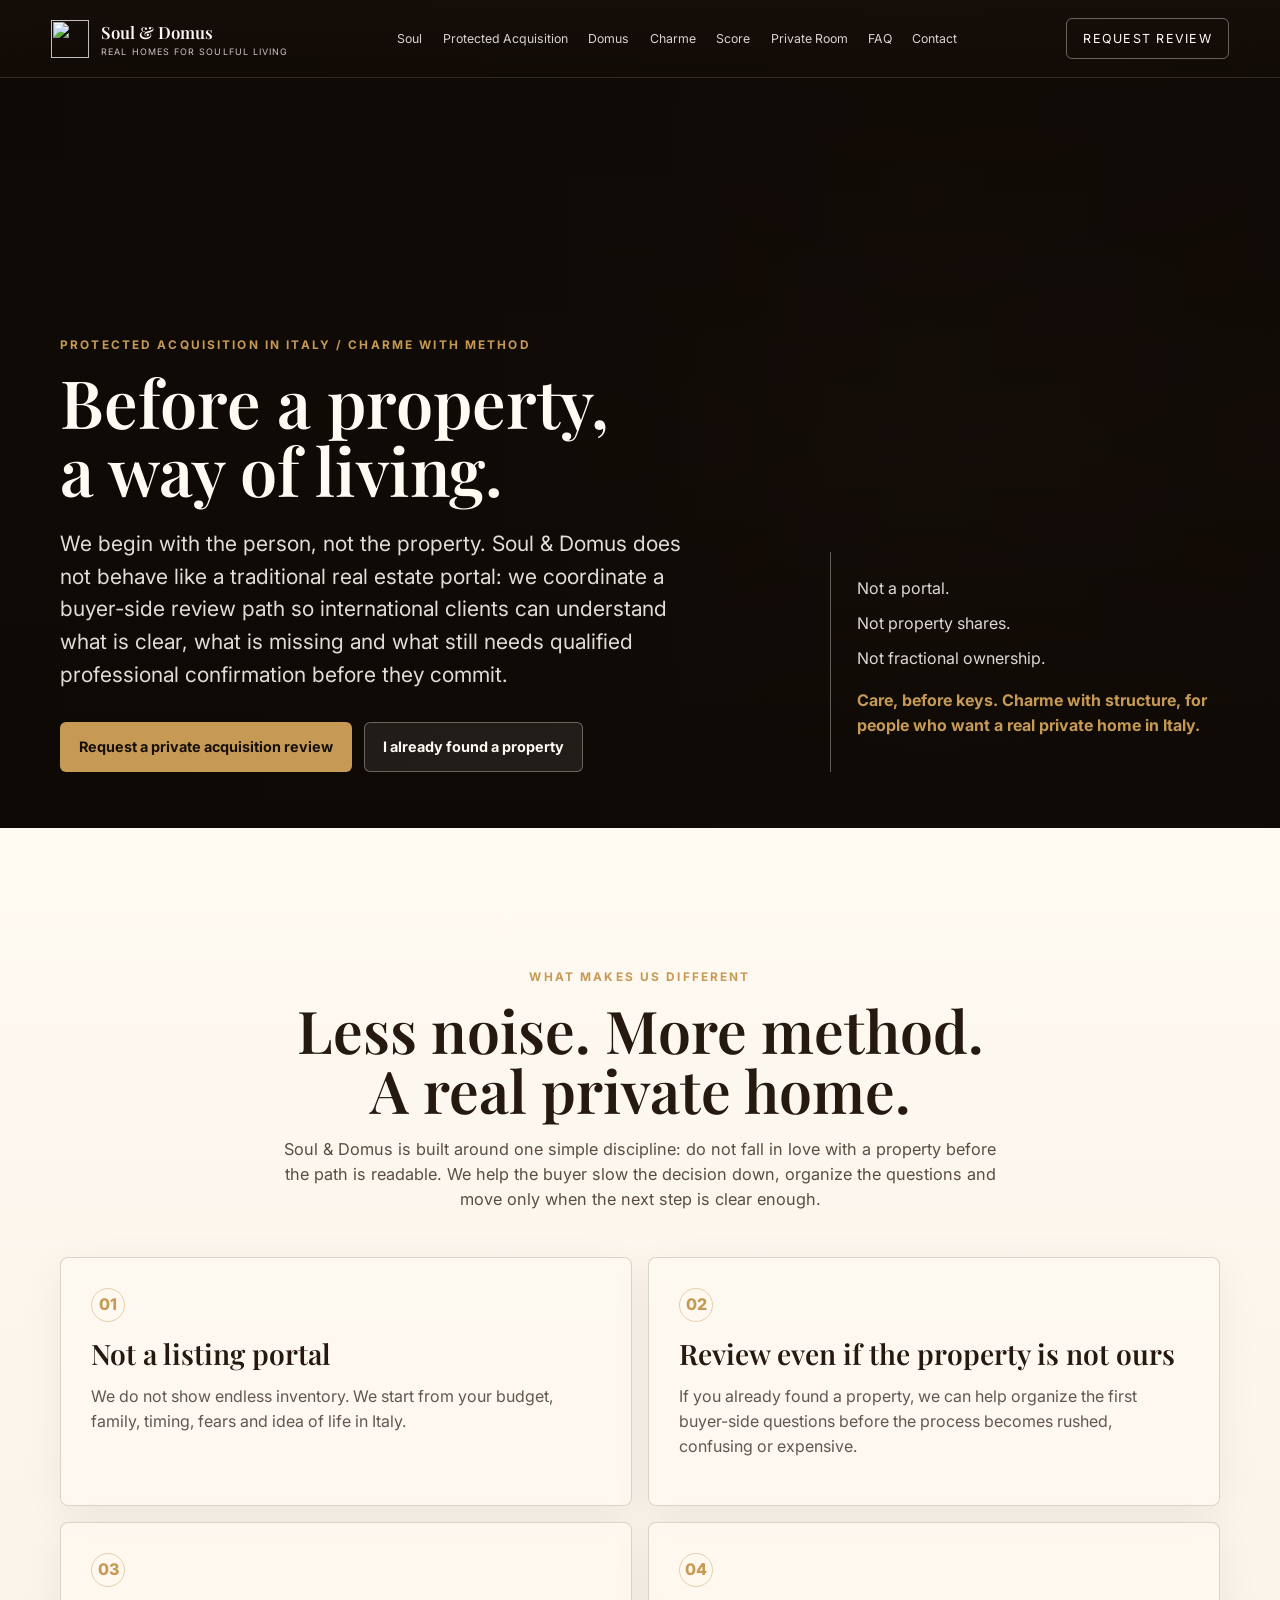
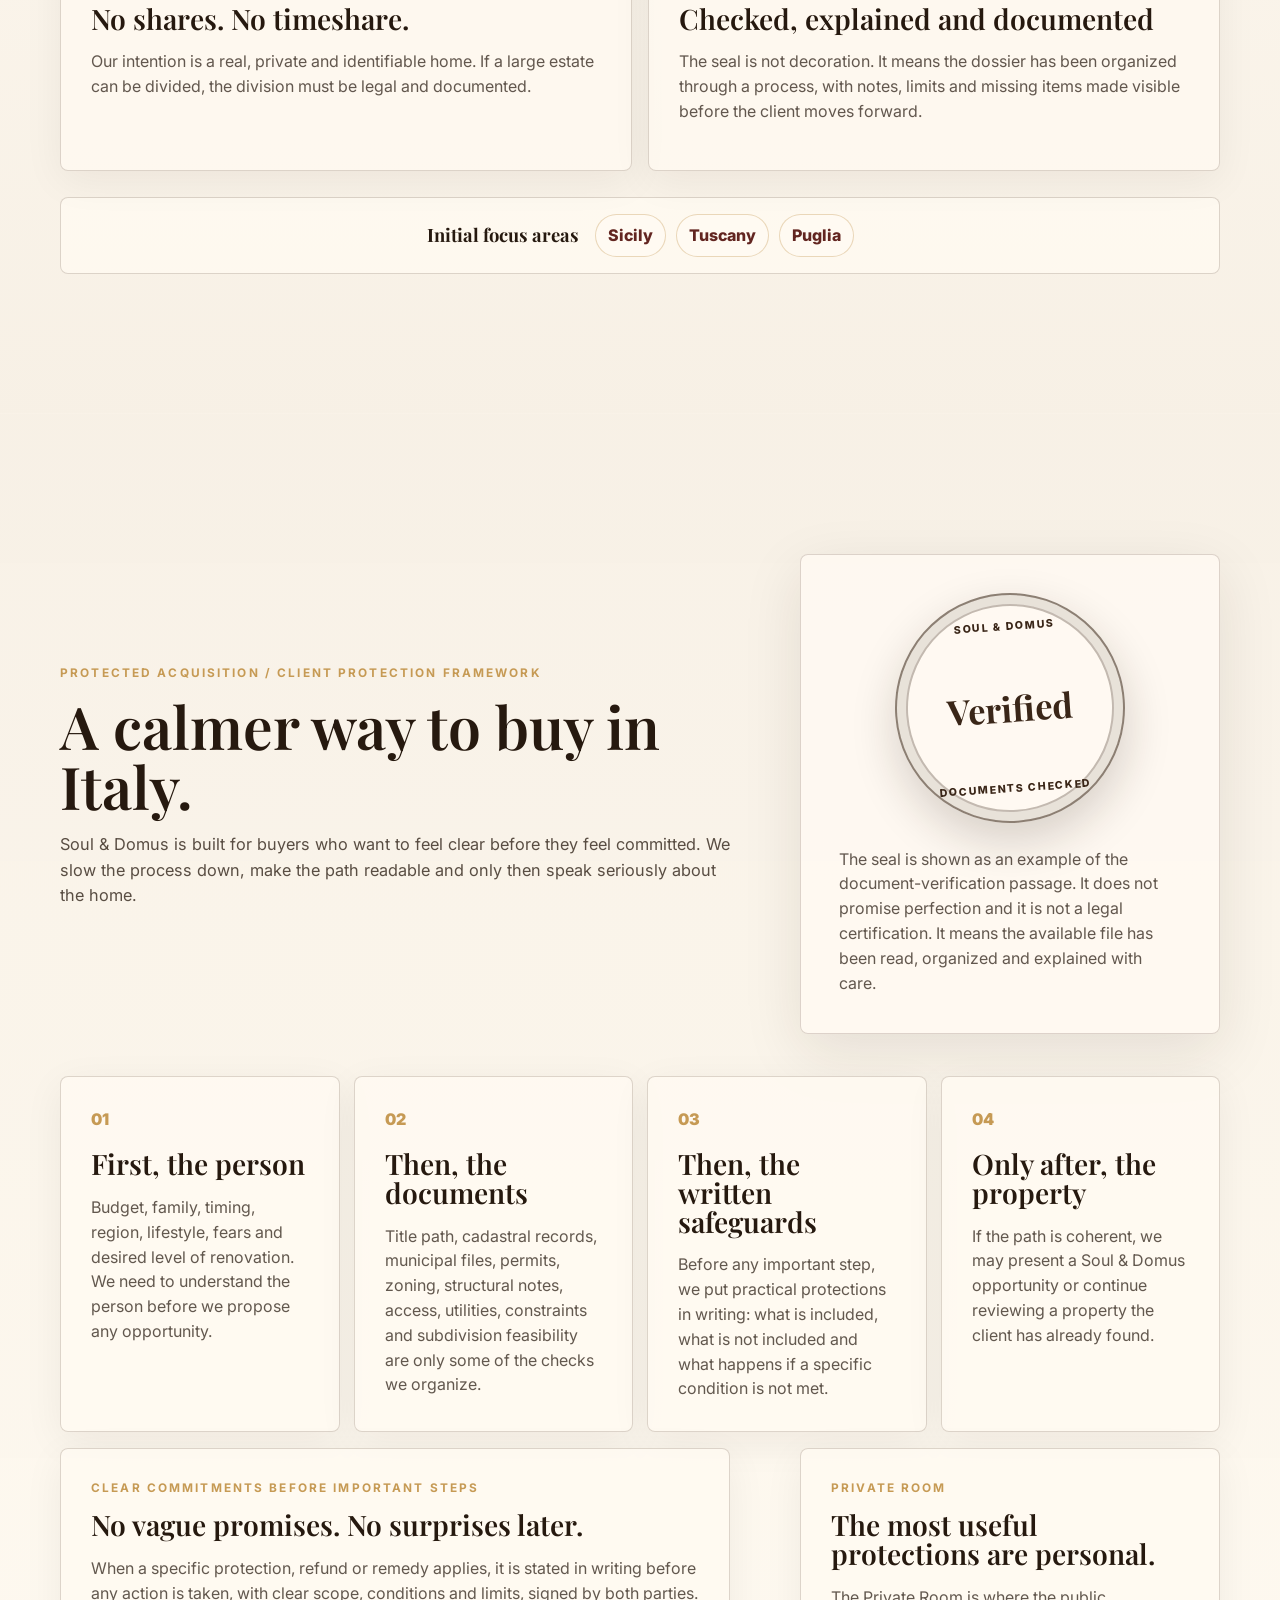
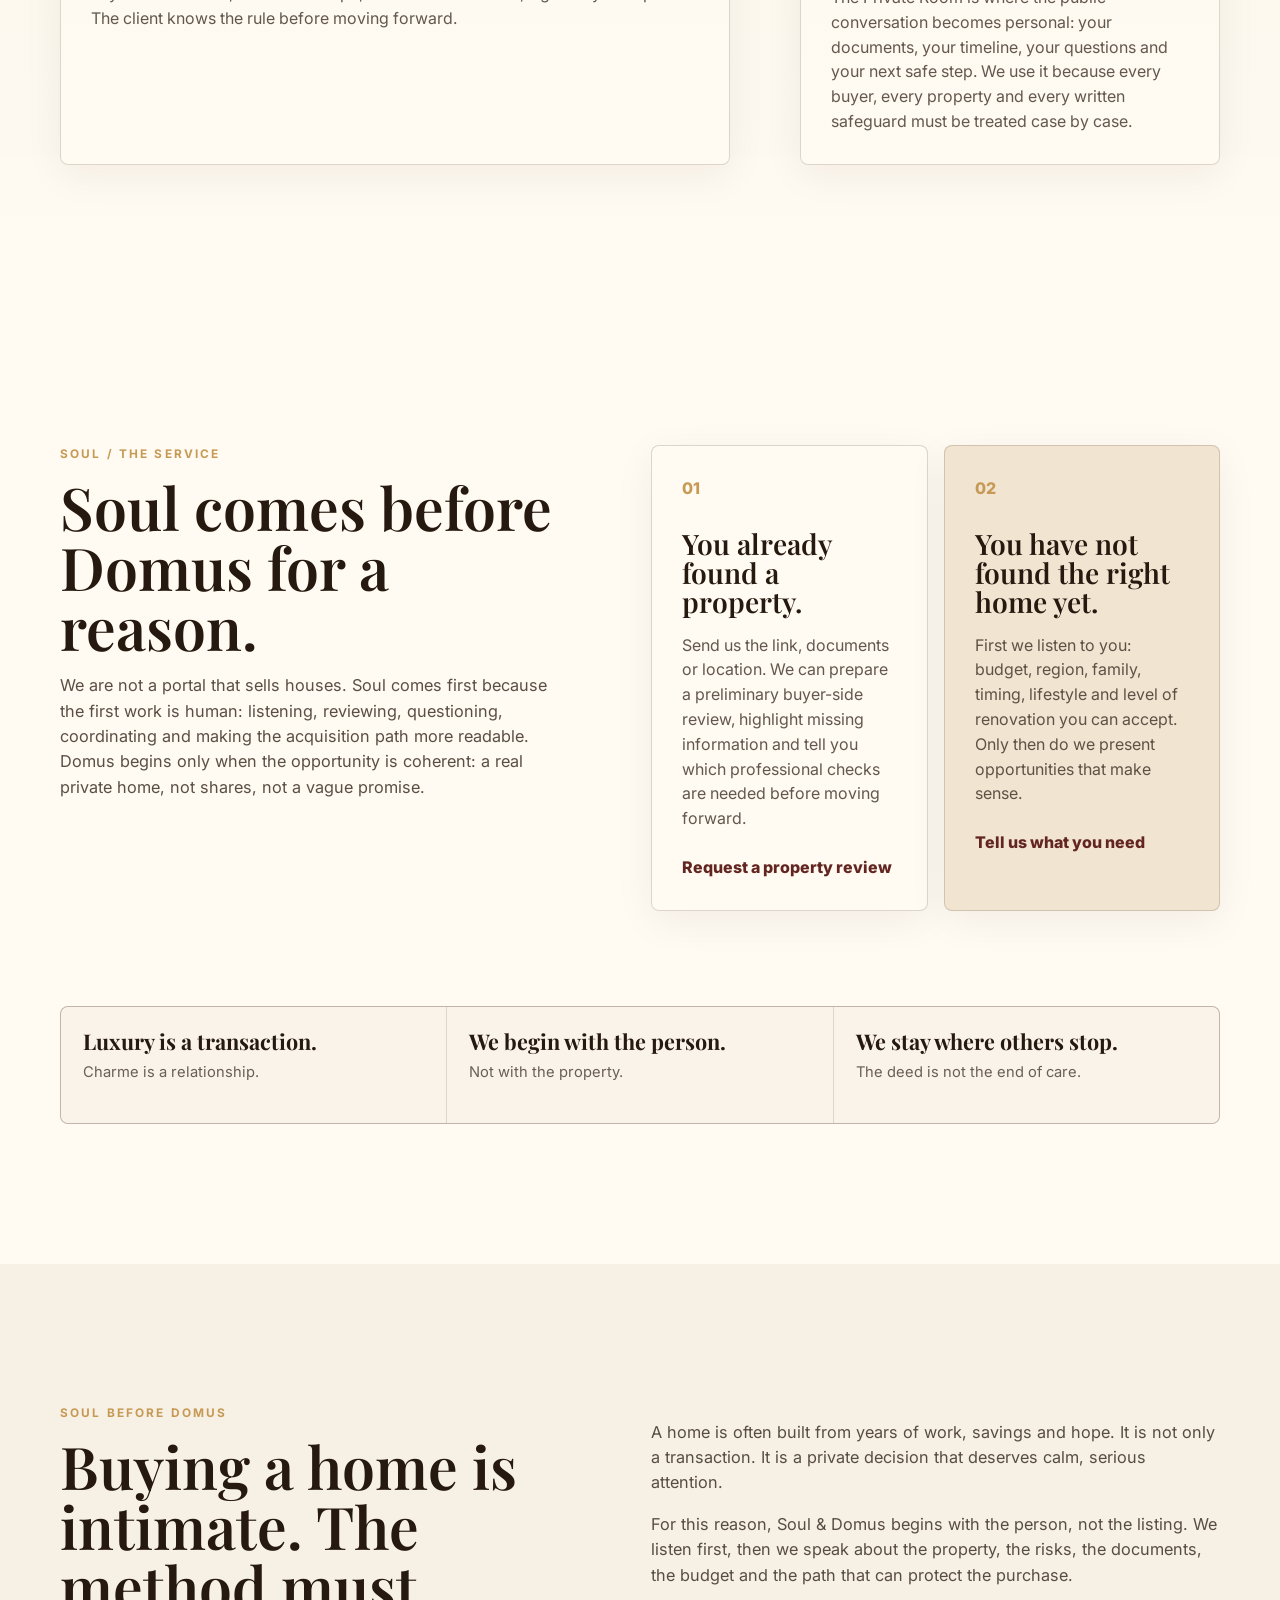
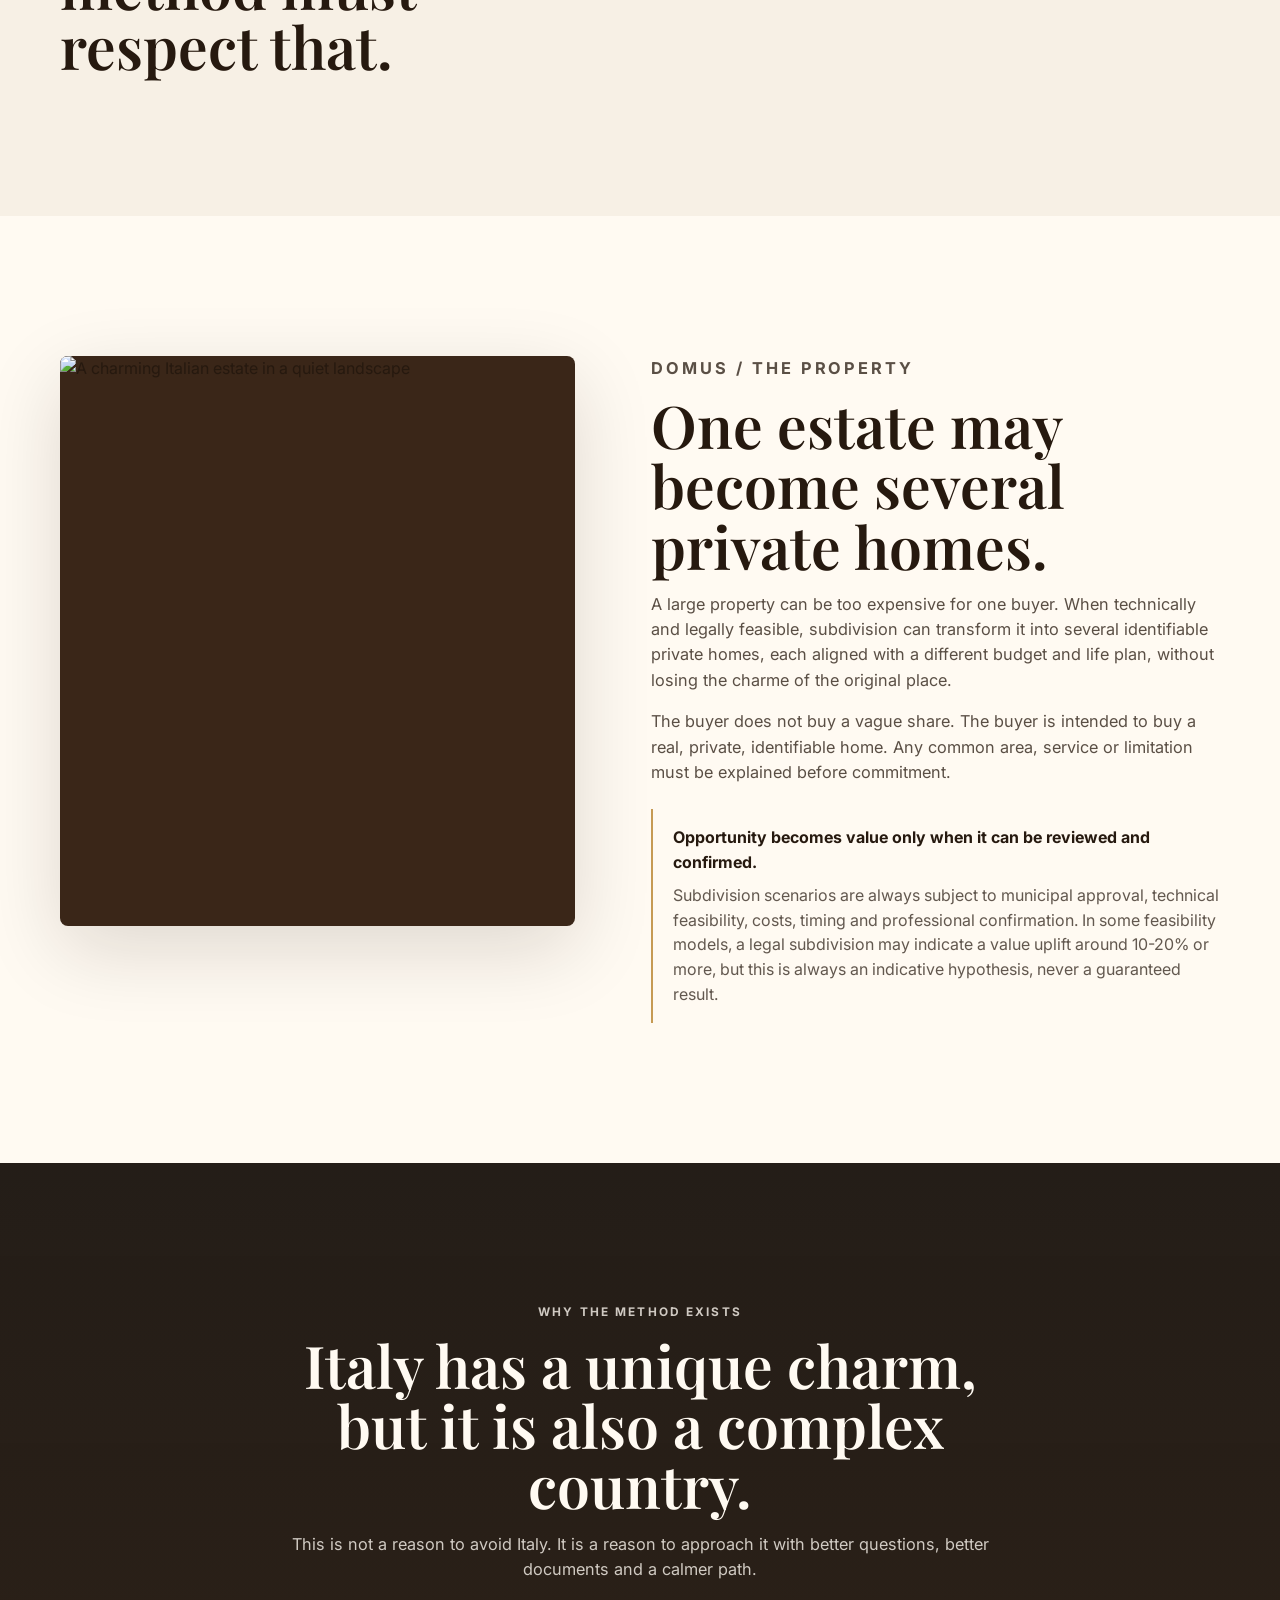
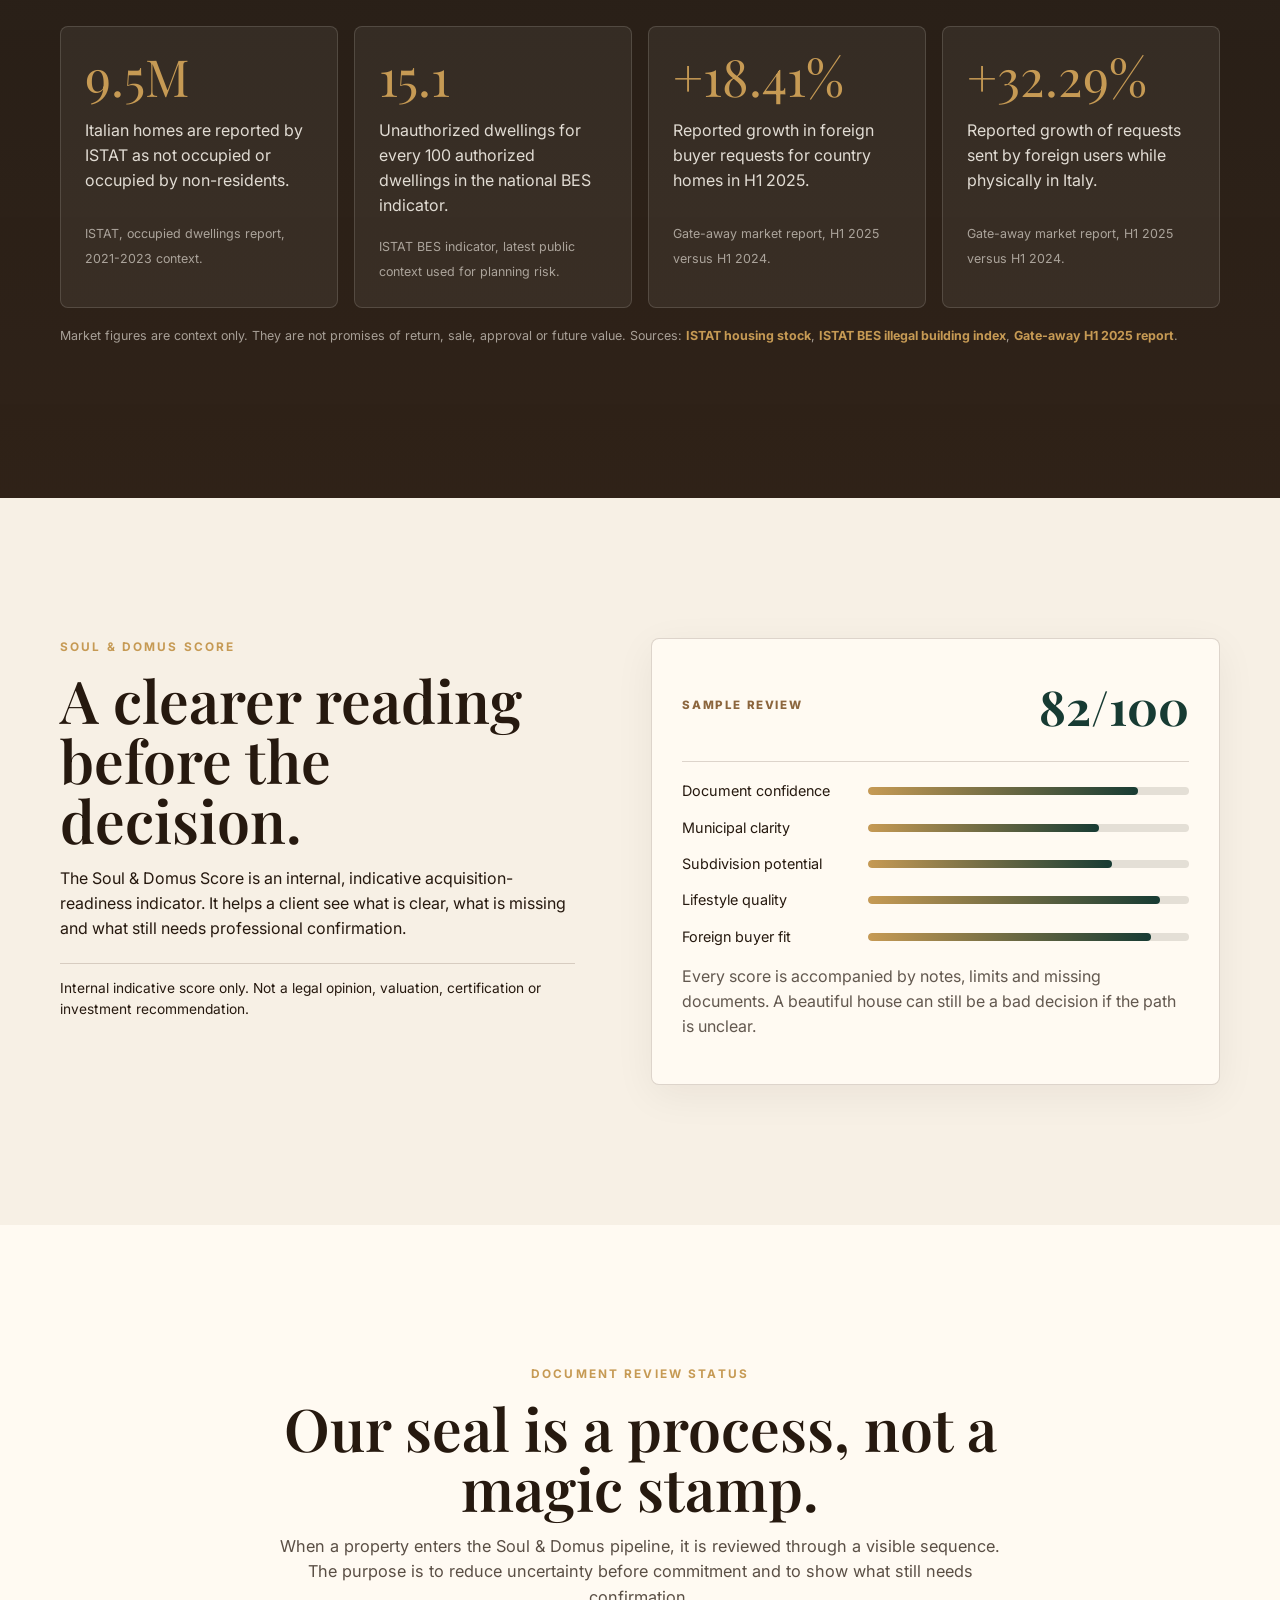
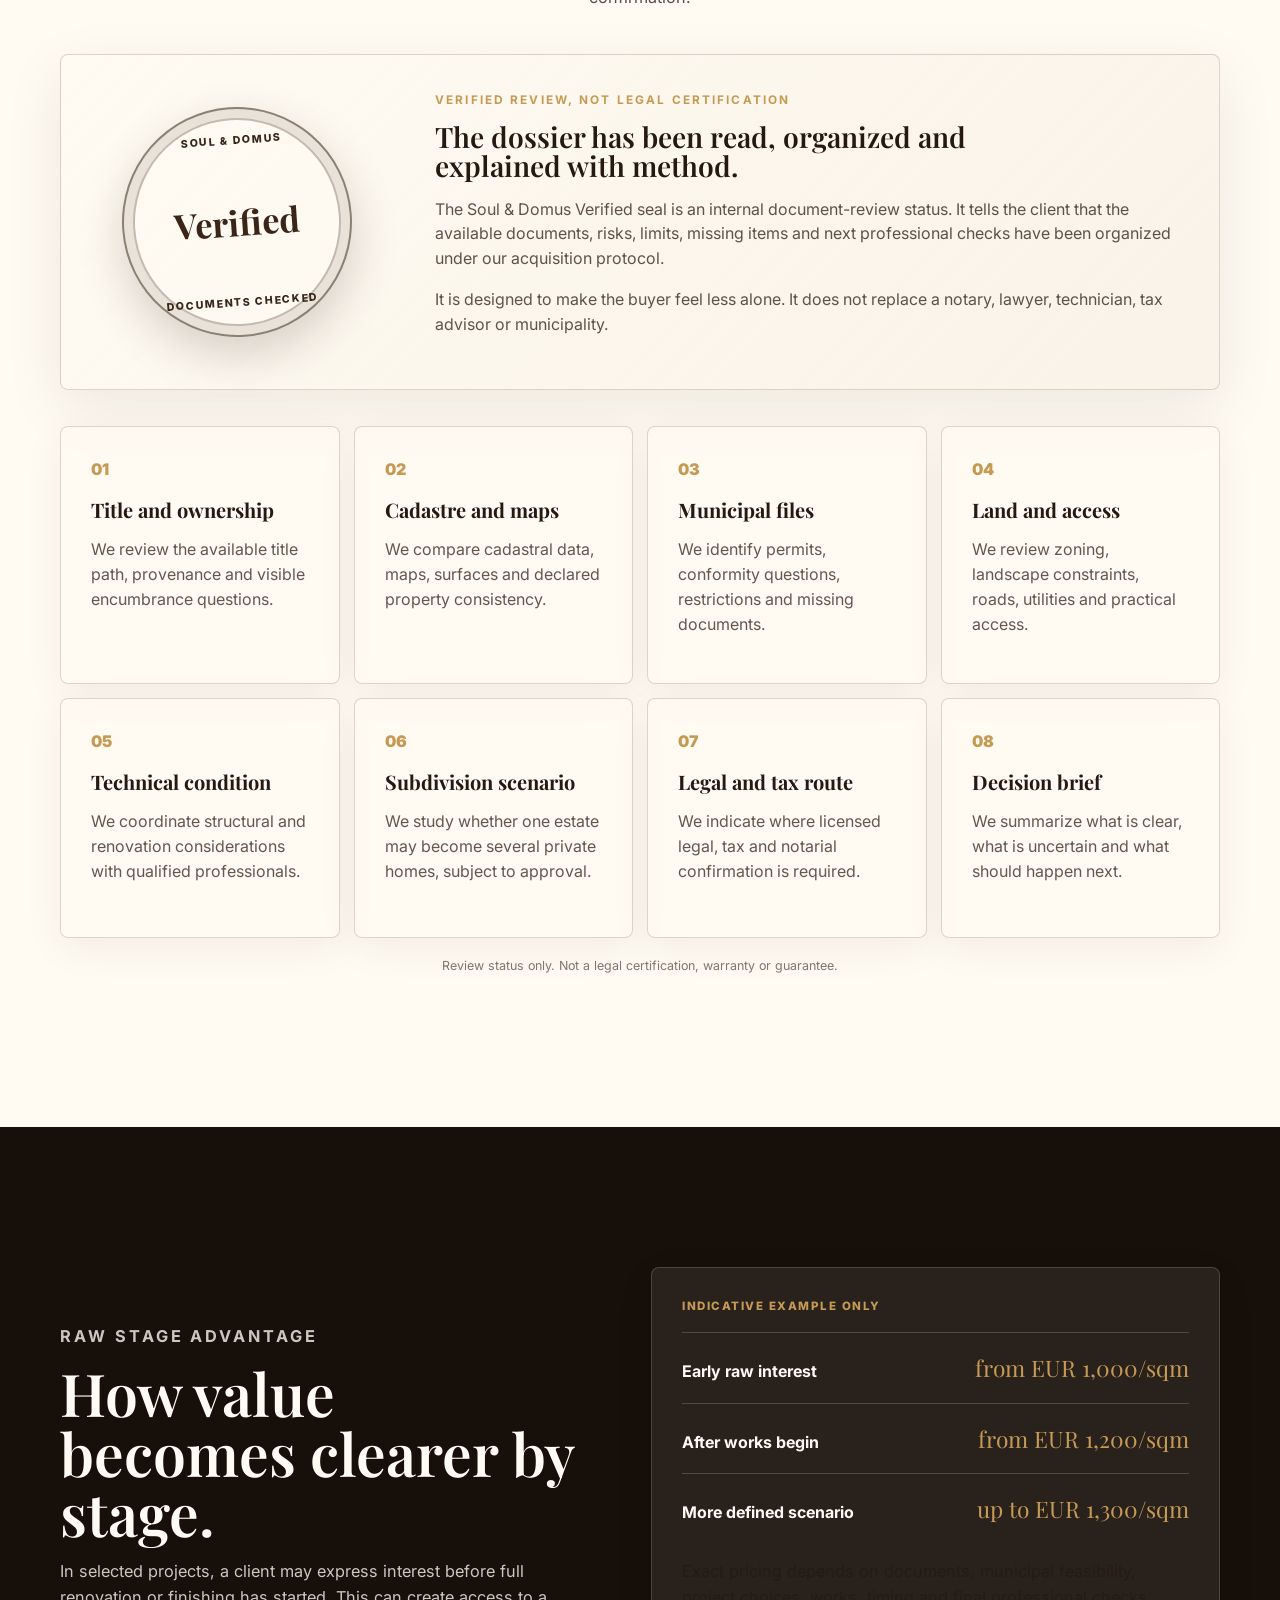
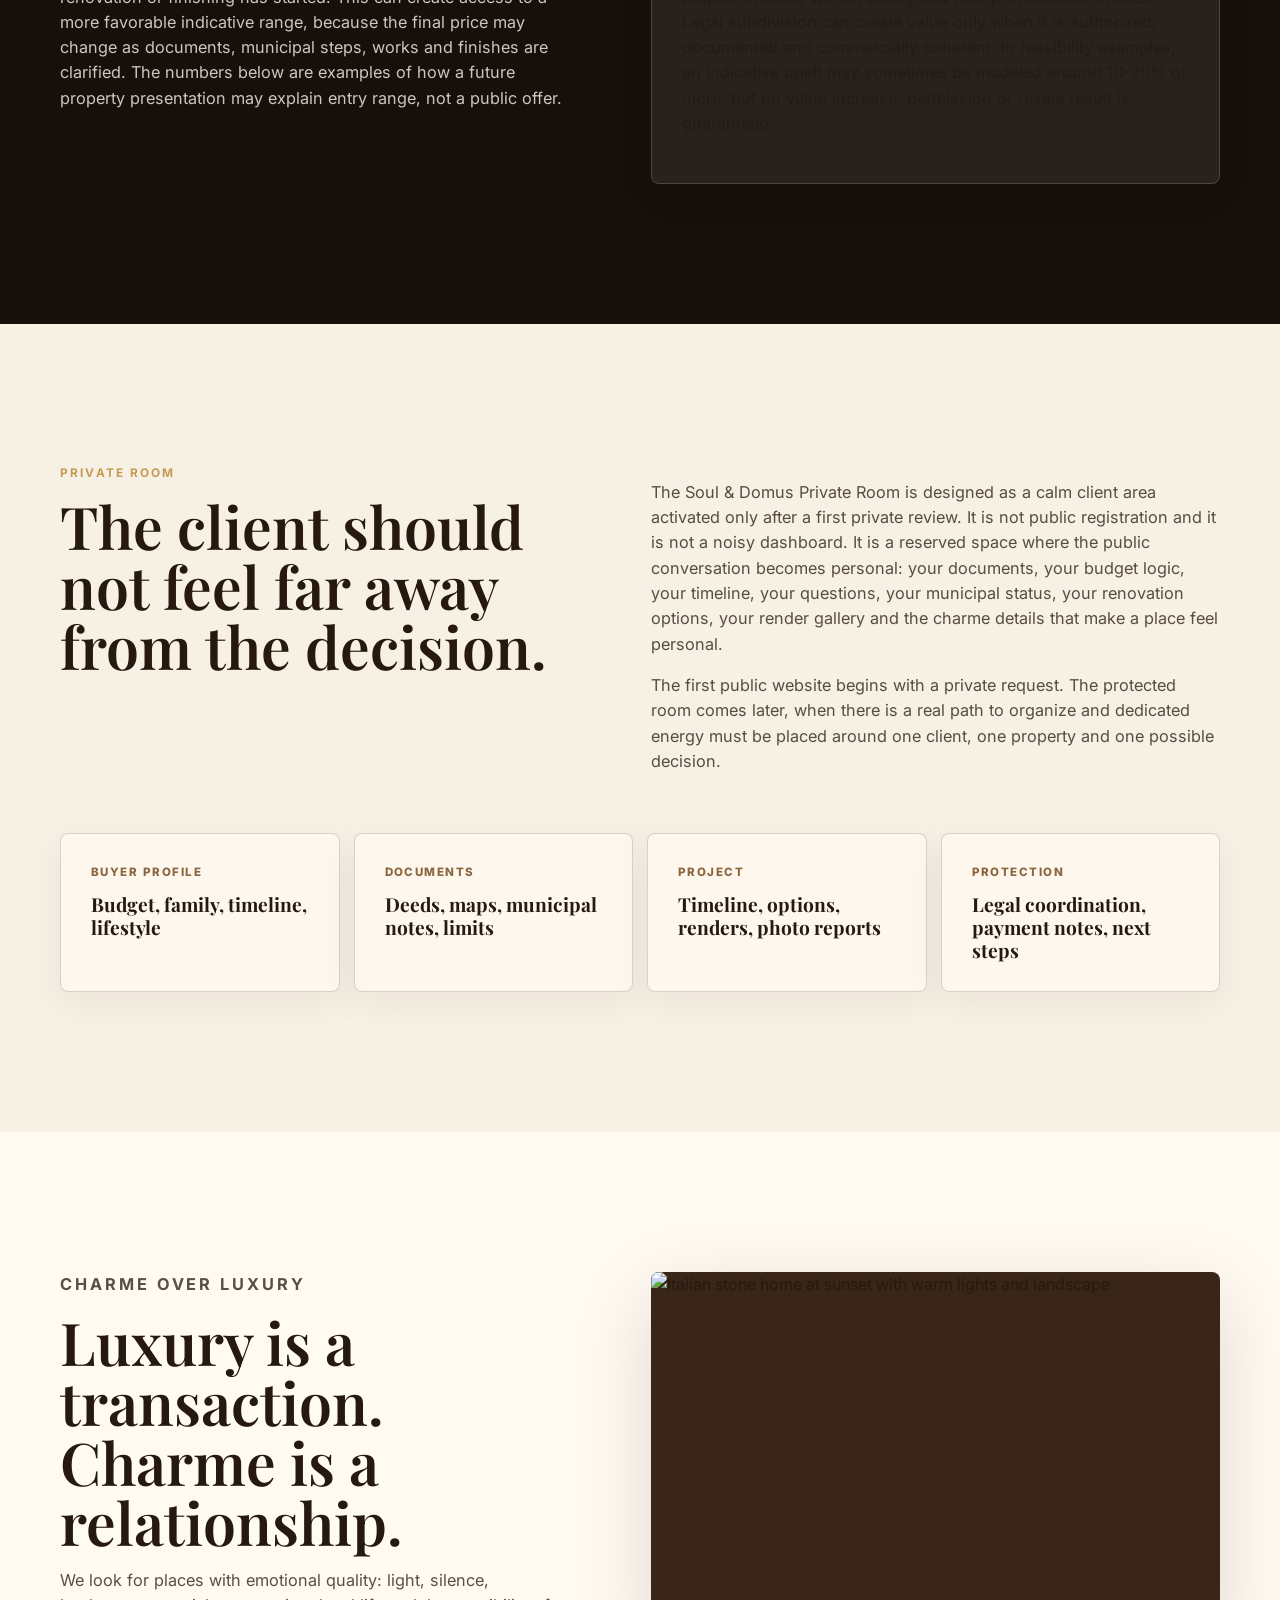
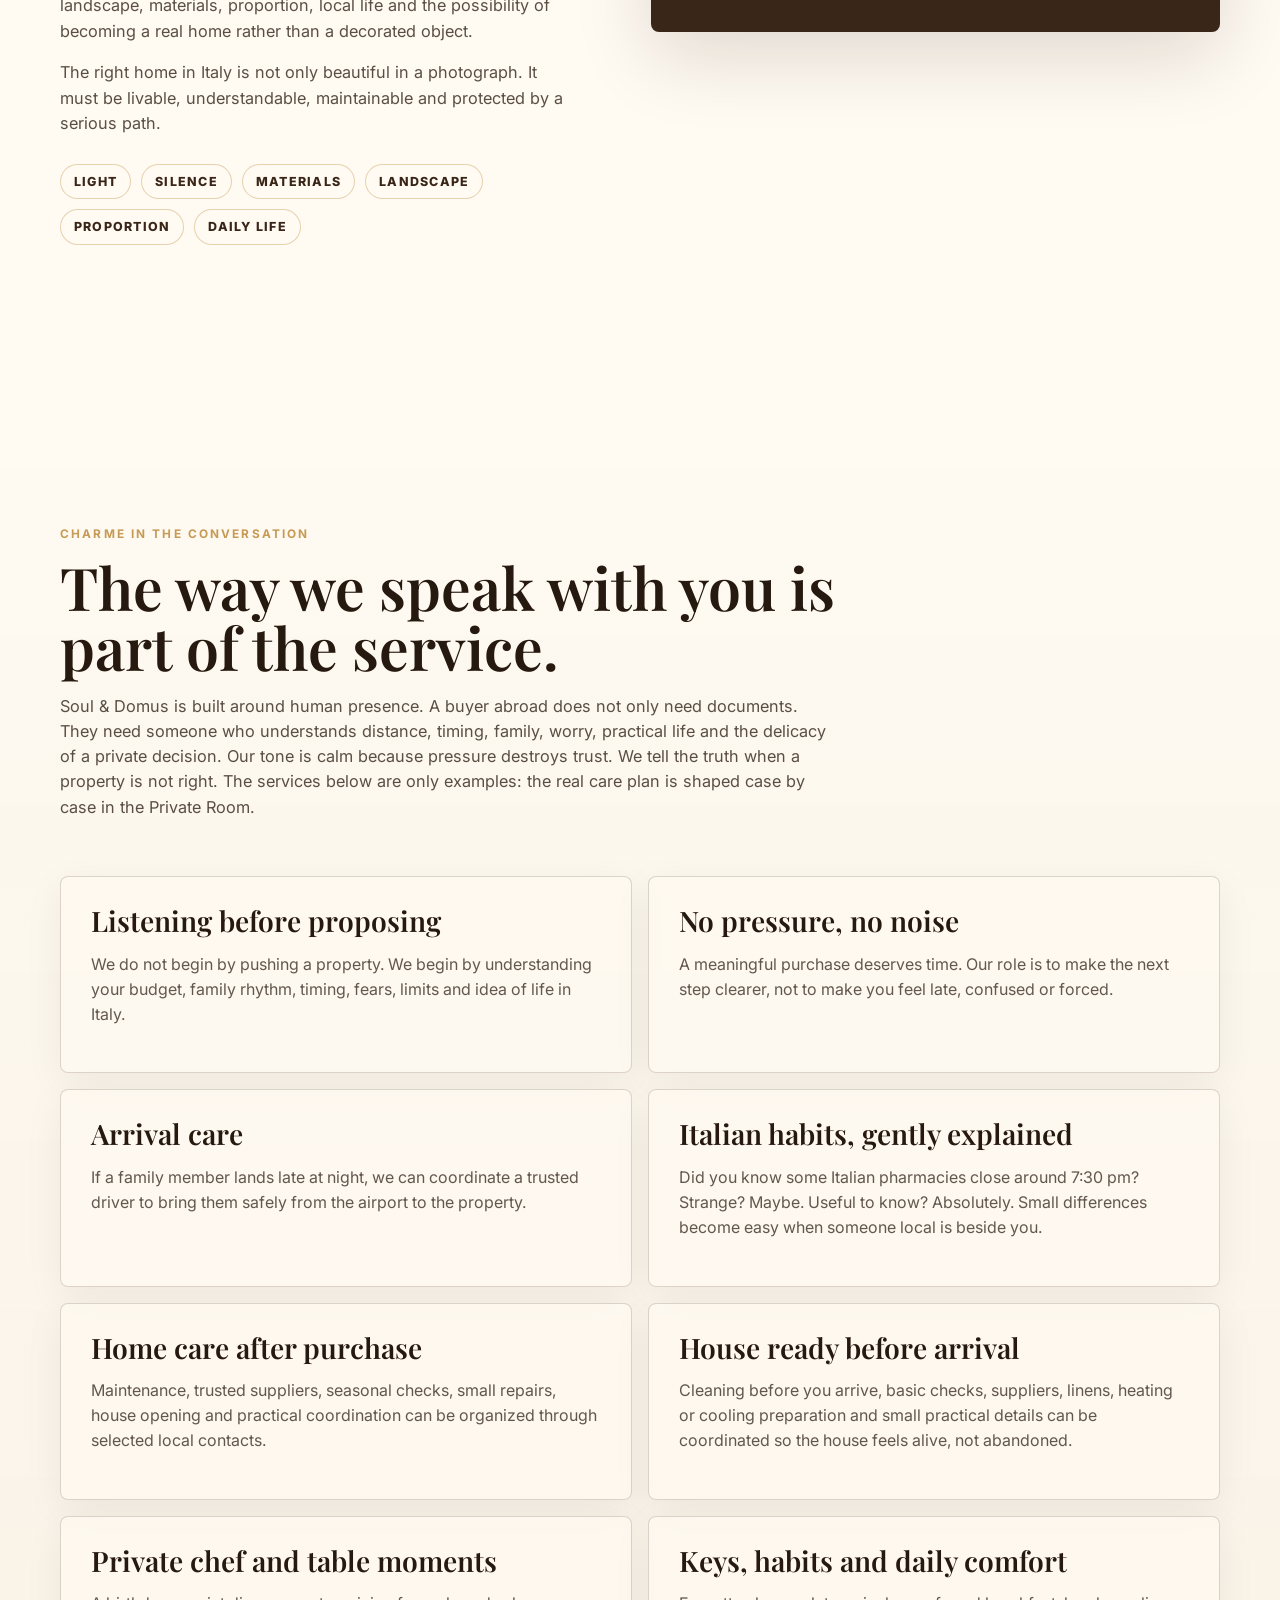
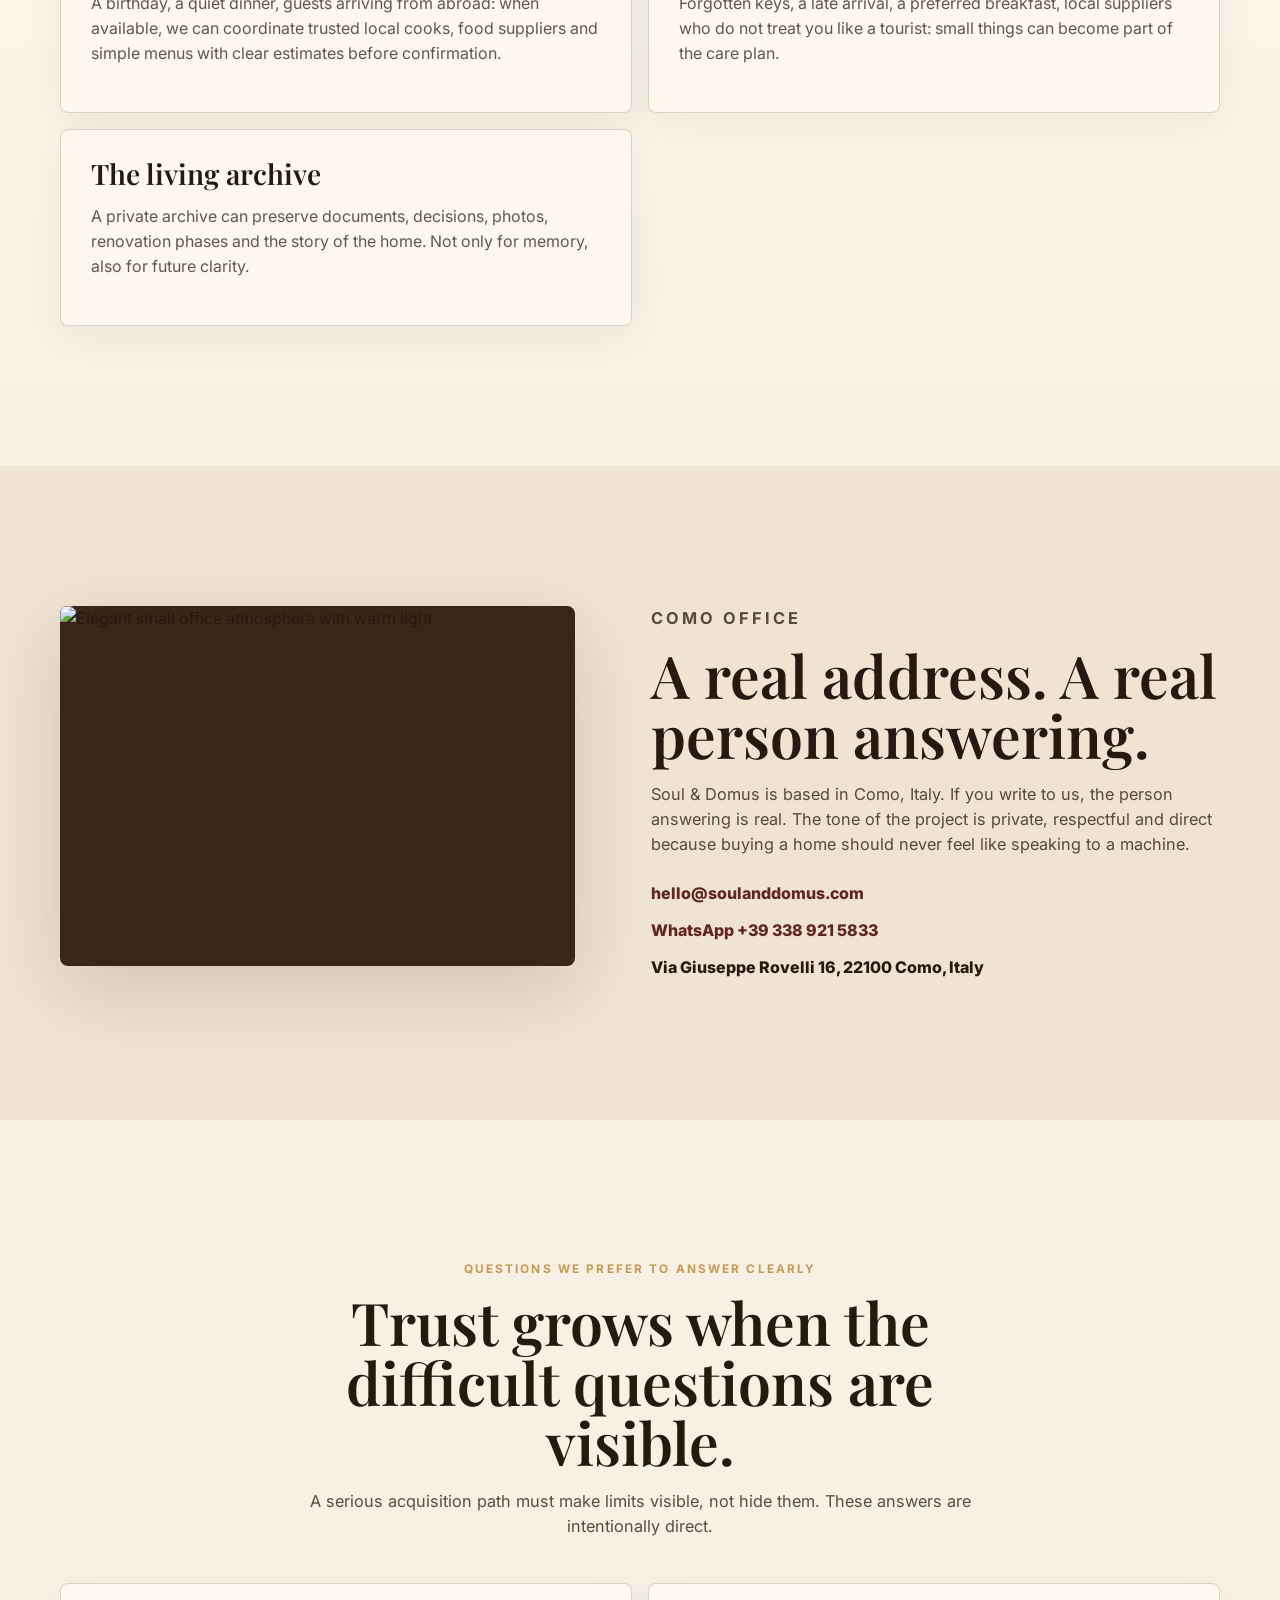
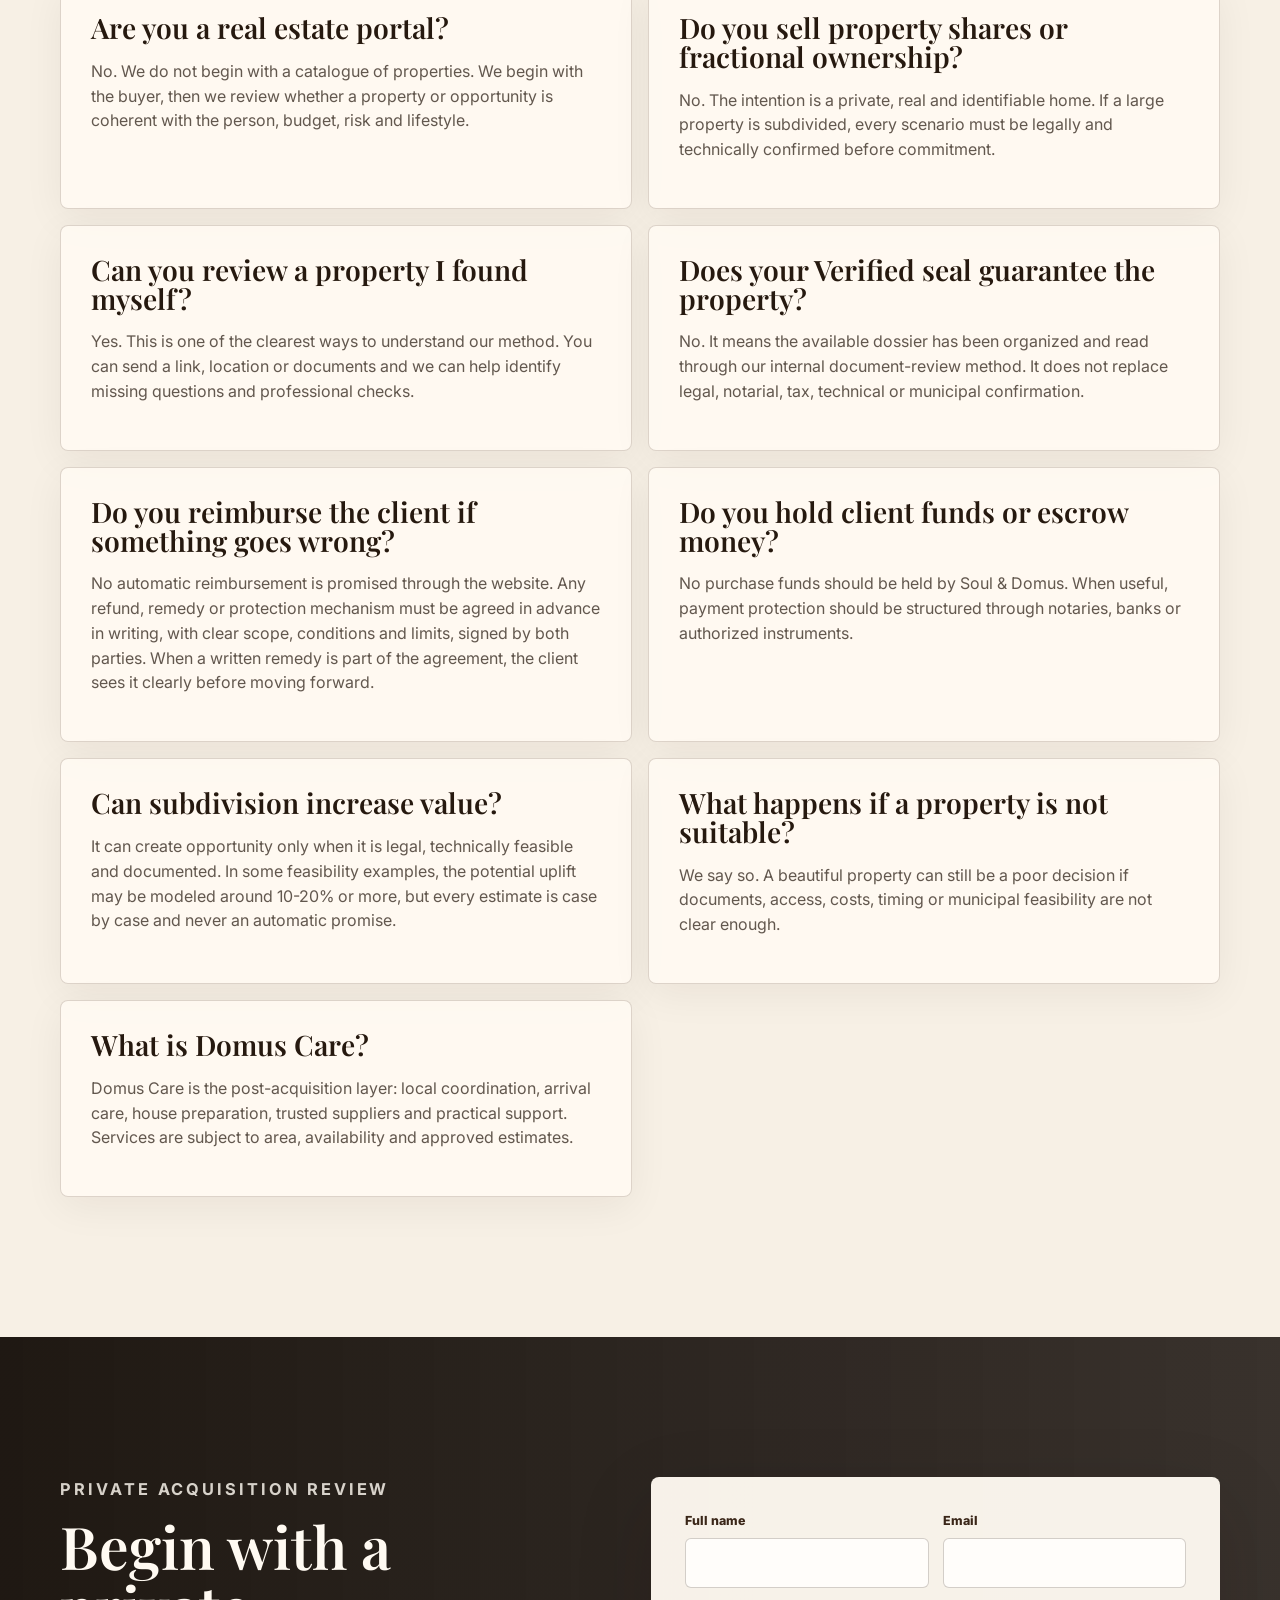
==== index.html @ 6a7084a2 "Add files via upload" ====
<!doctype html>
<html lang="en">
  <head>
    <meta charset="utf-8" />
    <meta name="viewport" content="width=device-width, initial-scale=1" />
    <title>Soul &amp; Domus | Protected Real Estate Acquisition in Italy</title>
    <meta
      name="description"
      content="Soul & Domus is a private buyer-side method for international clients who want to acquire and live in Italy with more clarity, structure and human care."
    />
    <meta name="robots" content="index,follow" />
    <link rel="canonical" href="https://www.soulanddomus.com/" />
    <meta property="og:title" content="Soul & Domus | Protected Real Estate Acquisition in Italy" />
    <meta property="og:site_name" content="Soul & Domus" />
    <meta
      property="og:description"
      content="Not a portal. Not shares. A private acquisition method for buyers who want a real home in Italy, reviewed before commitment."
    />
    <meta property="og:type" content="website" />
    <meta property="og:url" content="https://www.soulanddomus.com/" />
    <meta property="og:image" content="https://www.soulanddomus.com/assets/charme-landscape-house.png" />
    <meta name="twitter:card" content="summary_large_image" />
    <meta name="twitter:title" content="Soul & Domus | Protected Real Estate Acquisition in Italy" />
    <meta
      name="twitter:description"
      content="Not a portal. Not shares. A private acquisition method for buyers who want a real home in Italy, reviewed before commitment."
    />
    <meta name="twitter:image" content="https://www.soulanddomus.com/assets/charme-landscape-house.png" />
    <link rel="icon" href="assets/soul-domus-alt-mark.svg" type="image/svg+xml" />
    <link rel="preconnect" href="https://fonts.googleapis.com" />
    <link rel="preconnect" href="https://fonts.gstatic.com" crossorigin />
    <link
      href="https://fonts.googleapis.com/css2?family=Inter:wght@400;500;600;700&family=Playfair+Display:wght@500;600;700&display=swap"
      rel="stylesheet"
    />
    <link rel="stylesheet" href="styles.css" />
    <script defer src="script.js"></script>
    <script type="application/ld+json">
      {
        "@context": "https://schema.org",
        "@type": "ProfessionalService",
        "name": "Soul & Domus",
        "url": "https://www.soulanddomus.com/",
        "email": "hello@soulanddomus.com",
        "telephone": "+393389215833",
        "address": {
          "@type": "PostalAddress",
          "streetAddress": "Via Giuseppe Rovelli 16",
          "postalCode": "22100",
          "addressLocality": "Como",
          "addressCountry": "IT"
        },
        "areaServed": "Italy",
        "serviceType": "Buyer-side real estate acquisition review and coordination"
      }
    </script>
    <script type="application/ld+json">
      {
        "@context": "https://schema.org",
        "@type": "FAQPage",
        "mainEntity": [
          {
            "@type": "Question",
            "name": "Is Soul & Domus a real estate portal?",
            "acceptedAnswer": {
              "@type": "Answer",
              "text": "No. Soul & Domus starts from client protection: the buyer, the documents, the risk, the timing and only after that the property."
            }
          },
          {
            "@type": "Question",
            "name": "Does Soul & Domus sell property shares or fractional ownership?",
            "acceptedAnswer": {
              "@type": "Answer",
              "text": "No. The intention is a private, real and identifiable home. Any subdivision scenario must be legally and technically confirmed before commitment."
            }
          },
          {
            "@type": "Question",
            "name": "Can Soul & Domus review a property already found by the buyer?",
            "acceptedAnswer": {
              "@type": "Answer",
              "text": "Yes. Buyers can send a link, location or documents so Soul & Domus can help identify missing questions and professional checks."
            }
          },
          {
            "@type": "Question",
            "name": "Does the Verified seal guarantee a property?",
            "acceptedAnswer": {
              "@type": "Answer",
              "text": "No. Verified means that the available dossier has passed our internal document review process. It does not replace legal, notarial, tax, technical or municipal confirmation."
            }
          },
          {
            "@type": "Question",
            "name": "Do you reimburse the client if something goes wrong?",
            "acceptedAnswer": {
              "@type": "Answer",
              "text": "No automatic reimbursement is promised through the website. Any refund, remedy or protection mechanism must be agreed in advance in writing, with clear scope, conditions and limits, signed by both parties. When a written remedy is part of the agreement, the client sees it clearly before moving forward."
            }
          }
        ]
      }
    </script>
  </head>
  <body>
    <a class="skip-link" href="#contact">Skip to contact</a>

    <header class="site-header" data-glass>
      <a class="brand" href="#top" aria-label="Soul & Domus home">
        <img src="assets/soul-domus-alt-mark.svg" alt="" />
        <span>
          <strong>Soul &amp; Domus</strong>
          <small>Real Homes for Soulful Living</small>
        </span>
      </a>
      <nav class="nav" aria-label="Main navigation">
        <a href="#soul">Soul</a>
        <a href="#protection">Protected Acquisition</a>
        <a href="#domus">Domus</a>
        <a href="#charme">Charme</a>
        <a href="#score">Score</a>
        <a href="#private-room">Private Room</a>
        <a href="#faq">FAQ</a>
        <a href="#contact">Contact</a>
      </nav>
      <a class="header-cta" href="#contact">Request review</a>
    </header>

    <main id="top">
      <section class="hero section-dark">
        <div class="hero-media" aria-hidden="true"></div>
        <div class="hero-shade" aria-hidden="true"></div>
        <div class="container hero-grid">
          <div class="hero-copy">
            <p class="eyebrow">Protected Acquisition in Italy / Charme With Method</p>
            <h1>Before a property,<br />a way of living.</h1>
            <p class="lead">
              We begin with the person, not the property. Soul &amp; Domus does not
              behave like a traditional real estate portal: we coordinate a
              buyer-side review path so international clients can understand
              what is clear, what is missing and what still needs qualified
              professional confirmation before they commit.
            </p>
            <div class="hero-actions">
              <a class="btn primary" href="#contact">Request a private acquisition review</a>
              <a class="btn secondary" href="#contact">I already found a property</a>
            </div>
          </div>
          <aside class="hero-note" aria-label="Core positioning">
            <p>Not a portal.</p>
            <p>Not property shares.</p>
            <p>Not fractional ownership.</p>
            <p>Care, before keys. Charme with structure, for people who want a real private home in Italy.</p>
          </aside>
        </div>
      </section>

      <section class="section trust-first">
        <div class="container">
          <div class="section-intro narrow">
            <p class="eyebrow">What Makes Us Different</p>
            <h2>Less noise. More method. A real private home.</h2>
            <p>
              Soul &amp; Domus is built around one simple discipline: do not fall in
              love with a property before the path is readable. We help the buyer
              slow the decision down, organize the questions and move only when
              the next step is clear enough.
            </p>
          </div>
          <div class="difference-grid">
            <article>
              <span>01</span>
              <h3>Not a listing portal</h3>
              <p>
                We do not show endless inventory. We start from your budget,
                family, timing, fears and idea of life in Italy.
              </p>
            </article>
            <article>
              <span>02</span>
              <h3>Review even if the property is not ours</h3>
              <p>
                If you already found a property, we can help organize the first
                buyer-side questions before the process becomes rushed,
                confusing or expensive.
              </p>
            </article>
            <article>
              <span>03</span>
              <h3>No shares. No timeshare.</h3>
              <p>
                Our intention is a real, private and identifiable home. If a large
                estate can be divided, the division must be legal and documented.
              </p>
            </article>
            <article>
              <span>04</span>
              <h3>Checked, explained and documented</h3>
              <p>
                The seal is not decoration. It means the dossier has been
                organized through a process, with notes, limits and missing
                items made visible before the client moves forward.
              </p>
            </article>
          </div>
          <div class="region-strip" aria-label="Initial focus regions">
            <strong>Initial focus areas</strong>
            <span>Sicily</span>
            <span>Tuscany</span>
            <span>Puglia</span>
          </div>
        </div>
      </section>

      <section id="protection" class="section protection-section">
        <div class="container protection-layout">
          <div class="section-intro">
            <p class="eyebrow">Protected Acquisition / Client Protection Framework</p>
            <h2>A calmer way to buy in Italy.</h2>
            <p>
              Soul &amp; Domus is built for buyers who want to feel clear before
              they feel committed. We slow the process down, make the path
              readable and only then speak seriously about the home.
            </p>
          </div>
          <div class="classic-seal-card" aria-label="Soul and Domus verified seal example">
            <div class="review-seal protection-seal">
              <span>Soul &amp; Domus</span>
              <strong>Verified</strong>
              <em>Documents Checked</em>
            </div>
            <p>
              The seal is shown as an example of the document-verification
              passage. It does not promise perfection and it is not a legal
              certification. It means the available file has been read,
              organized and explained with care.
            </p>
          </div>
        </div>

        <div class="container protection-flow" aria-label="Client protection flow">
          <article>
            <span>01</span>
            <h3>First, the person</h3>
            <p>
              Budget, family, timing, region, lifestyle, fears and desired level
              of renovation. We need to understand the person before we propose
              any opportunity.
            </p>
          </article>
          <article>
            <span>02</span>
            <h3>Then, the documents</h3>
            <p>
              Title path, cadastral records, municipal files, permits, zoning,
              structural notes, access, utilities, constraints and subdivision
              feasibility are only some of the checks we organize.
            </p>
          </article>
          <article>
            <span>03</span>
            <h3>Then, the written safeguards</h3>
            <p>
              Before any important step, we put practical protections in
              writing: what is included, what is not included and what happens
              if a specific condition is not met.
            </p>
          </article>
          <article>
            <span>04</span>
            <h3>Only after, the property</h3>
            <p>
              If the path is coherent, we may present a Soul &amp; Domus opportunity
              or continue reviewing a property the client has already found.
            </p>
          </article>
        </div>

        <div class="container protection-promise">
          <div>
            <p class="eyebrow">Clear Commitments Before Important Steps</p>
            <h3>No vague promises. No surprises later.</h3>
            <p>
              When a specific protection, refund or remedy applies, it is stated
              in writing before any action is taken, with clear scope, conditions
              and limits, signed by both parties. The client knows the rule
              before moving forward.
            </p>
          </div>
          <div>
            <p class="eyebrow">Private Room</p>
            <h3>The most useful protections are personal.</h3>
            <p>
              The Private Room is where the public conversation becomes personal:
              your documents, your timeline, your questions and your next safe
              step. We use it because every buyer, every property and every
              written safeguard must be treated case by case.
            </p>
          </div>
        </div>
      </section>

      <section id="soul" class="section intro-band">
        <div class="container two-doors">
          <div class="section-intro">
            <p class="eyebrow">Soul / The Service</p>
            <h2>Soul comes before Domus for a reason.</h2>
            <p>
              We are not a portal that sells houses. Soul comes first because
              the first work is human: listening, reviewing, questioning,
              coordinating and making the acquisition path more readable. Domus
              begins only when the opportunity is coherent: a real private home,
              not shares, not a vague promise.
            </p>
          </div>
          <div class="door-grid">
            <article class="door-card">
              <span class="door-number">01</span>
              <h3>You already found a property.</h3>
              <p>
                Send us the link, documents or location. We can prepare a preliminary
                buyer-side review, highlight missing information and tell you which
                professional checks are needed before moving forward.
              </p>
              <a href="#contact" class="text-link">Request a property review</a>
            </article>
            <article class="door-card warm">
              <span class="door-number">02</span>
              <h3>You have not found the right home yet.</h3>
              <p>
                First we listen to you: budget, region, family, timing, lifestyle
                and level of renovation you can accept. Only then do we present
                opportunities that make sense.
              </p>
              <a href="#contact" class="text-link">Tell us what you need</a>
            </article>
          </div>
          <div class="principle-strip" aria-label="Soul and Domus principles">
            <p><strong>Luxury is a transaction.</strong><span>Charme is a relationship.</span></p>
            <p><strong>We begin with the person.</strong><span>Not with the property.</span></p>
            <p><strong>We stay where others stop.</strong><span>The deed is not the end of care.</span></p>
          </div>
        </div>
      </section>

      <section id="method" class="section cream">
        <div class="container split">
          <div>
            <p class="eyebrow">Soul Before Domus</p>
            <h2>Buying a home is intimate. The method must respect that.</h2>
          </div>
          <div class="copy-block">
            <p>
              A home is often built from years of work, savings and hope. It is
              not only a transaction. It is a private decision that deserves calm,
              serious attention.
            </p>
            <p>
              For this reason, Soul &amp; Domus begins with the person, not the
              listing. We listen first, then we speak about the property, the risks,
              the documents, the budget and the path that can protect the purchase.
            </p>
          </div>
        </div>
      </section>

      <section id="domus" class="section">
        <div class="container editorial-grid">
          <figure class="image-panel tall">
            <img src="assets/subdivision-estate-landscape.png" alt="A charming Italian estate in a quiet landscape" />
          </figure>
          <div class="editorial-copy">
            <p class="eyebrow">Domus / The Property</p>
            <h2>One estate may become several private homes.</h2>
            <p>
              A large property can be too expensive for one buyer. When technically
              and legally feasible, subdivision can transform it into several
              identifiable private homes, each aligned with a different budget
              and life plan, without losing the charme of the original place.
            </p>
            <p>
              The buyer does not buy a vague share. The buyer is intended to buy
              a real, private, identifiable home. Any common area, service or
              limitation must be explained before commitment.
            </p>
            <div class="quiet-callout">
              <strong>Opportunity becomes value only when it can be reviewed and confirmed.</strong>
              <span>
                Subdivision scenarios are always subject to municipal approval,
                technical feasibility, costs, timing and professional confirmation.
                In some feasibility models, a legal subdivision may indicate a
                value uplift around 10-20% or more, but this is always an
                indicative hypothesis, never a guaranteed result.
              </span>
            </div>
          </div>
        </div>
      </section>

      <section class="section dark-panel">
        <div class="container">
          <div class="section-intro narrow">
            <p class="eyebrow">Why The Method Exists</p>
            <h2>Italy has a unique charm, but it is also a complex country.</h2>
            <p>
              This is not a reason to avoid Italy. It is a reason to approach it
              with better questions, better documents and a calmer path.
            </p>
          </div>
          <div class="stat-grid">
            <article>
              <span>9.5M</span>
              <p>Italian homes are reported by ISTAT as not occupied or occupied by non-residents.</p>
              <small>ISTAT, occupied dwellings report, 2021-2023 context.</small>
            </article>
            <article>
              <span>15.1</span>
              <p>Unauthorized dwellings for every 100 authorized dwellings in the national BES indicator.</p>
              <small>ISTAT BES indicator, latest public context used for planning risk.</small>
            </article>
            <article>
              <span>+18.41%</span>
              <p>Reported growth in foreign buyer requests for country homes in H1 2025.</p>
              <small>Gate-away market report, H1 2025 versus H1 2024.</small>
            </article>
            <article>
              <span>+32.29%</span>
              <p>Reported growth of requests sent by foreign users while physically in Italy.</p>
              <small>Gate-away market report, H1 2025 versus H1 2024.</small>
            </article>
          </div>
          <p class="source-note">
            Market figures are context only. They are not promises of return, sale,
            approval or future value.
            Sources:
            <a href="https://www.istat.it/comunicato-stampa/abitazioni-occupate/">ISTAT housing stock</a>,
            <a href="https://www.istat.it/wp-content/uploads/2024/04/9.pdf">ISTAT BES illegal building index</a>,
            <a href="https://it.gate-away.com/press-area/comunicato.php?id=1475">Gate-away H1 2025 report</a>.
          </p>
        </div>
      </section>

      <section id="score" class="section cream">
        <div class="container score-layout">
          <div>
            <p class="eyebrow">Soul &amp; Domus Score</p>
            <h2>A clearer reading before the decision.</h2>
            <p>
              The Soul &amp; Domus Score is an internal, indicative acquisition-readiness
              indicator. It helps a client see what is clear, what is missing and
              what still needs professional confirmation.
            </p>
            <p class="micro-disclaimer">
              Internal indicative score only. Not a legal opinion, valuation,
              certification or investment recommendation.
            </p>
          </div>
          <div class="score-card" aria-label="Example Soul & Domus score">
            <div class="score-top">
              <span>Sample Review</span>
              <strong>82/100</strong>
            </div>
            <div class="score-row">
              <span>Document confidence</span>
              <div><i style="width: 84%"></i></div>
            </div>
            <div class="score-row">
              <span>Municipal clarity</span>
              <div><i style="width: 72%"></i></div>
            </div>
            <div class="score-row">
              <span>Subdivision potential</span>
              <div><i style="width: 76%"></i></div>
            </div>
            <div class="score-row">
              <span>Lifestyle quality</span>
              <div><i style="width: 91%"></i></div>
            </div>
            <div class="score-row">
              <span>Foreign buyer fit</span>
              <div><i style="width: 88%"></i></div>
            </div>
            <p>
              Every score is accompanied by notes, limits and missing documents.
              A beautiful house can still be a bad decision if the path is unclear.
            </p>
          </div>
        </div>
      </section>

      <section class="section">
        <div class="container process">
          <div class="section-intro narrow">
            <p class="eyebrow">Document Review Status</p>
            <h2>Our seal is a process, not a magic stamp.</h2>
            <p>
              When a property enters the Soul &amp; Domus pipeline, it is reviewed
              through a visible sequence. The purpose is to reduce uncertainty
              before commitment and to show what still needs confirmation.
            </p>
          </div>
          <div class="review-seal-grid">
            <div class="review-seal" aria-label="Soul & Domus verified review seal">
              <span>Soul &amp; Domus</span>
              <strong>Verified</strong>
              <em>Documents Checked</em>
            </div>
            <div class="review-seal-copy">
              <p class="eyebrow">Verified Review, Not Legal Certification</p>
              <h3>The dossier has been read, organized and explained with method.</h3>
              <p>
                The Soul &amp; Domus Verified seal is an internal document-review
                status. It tells the client that the available documents, risks,
                limits, missing items and next professional checks have been
                organized under our acquisition protocol.
              </p>
              <p>
                It is designed to make the buyer feel less alone. It does not
                replace a notary, lawyer, technician, tax advisor or municipality.
              </p>
            </div>
          </div>
          <div class="steps">
            <article><span>01</span><strong>Title and ownership</strong><p>We review the available title path, provenance and visible encumbrance questions.</p></article>
            <article><span>02</span><strong>Cadastre and maps</strong><p>We compare cadastral data, maps, surfaces and declared property consistency.</p></article>
            <article><span>03</span><strong>Municipal files</strong><p>We identify permits, conformity questions, restrictions and missing documents.</p></article>
            <article><span>04</span><strong>Land and access</strong><p>We review zoning, landscape constraints, roads, utilities and practical access.</p></article>
            <article><span>05</span><strong>Technical condition</strong><p>We coordinate structural and renovation considerations with qualified professionals.</p></article>
            <article><span>06</span><strong>Subdivision scenario</strong><p>We study whether one estate may become several private homes, subject to approval.</p></article>
            <article><span>07</span><strong>Legal and tax route</strong><p>We indicate where licensed legal, tax and notarial confirmation is required.</p></article>
            <article><span>08</span><strong>Decision brief</strong><p>We summarize what is clear, what is uncertain and what should happen next.</p></article>
          </div>
          <p class="source-note light">
            Review status only. Not a legal certification, warranty or guarantee.
          </p>
        </div>
      </section>

      <section class="section brown">
        <div class="container value-grid">
          <div>
            <p class="eyebrow">Raw Stage Advantage</p>
            <h2>How value becomes clearer by stage.</h2>
            <p>
              In selected projects, a client may express interest before full
              renovation or finishing has started. This can create access to a
              more favorable indicative range, because the final price may change
              as documents, municipal steps, works and finishes are clarified.
              The numbers below are examples of how a future property presentation
              may explain entry range, not a public offer.
            </p>
          </div>
          <div class="range-card">
            <span>Indicative example only</span>
            <div class="range-line">
              <strong>Early raw interest</strong>
              <em>from EUR 1,000/sqm</em>
            </div>
            <div class="range-line">
              <strong>After works begin</strong>
              <em>from EUR 1,200/sqm</em>
            </div>
            <div class="range-line">
              <strong>More defined scenario</strong>
              <em>up to EUR 1,300/sqm</em>
            </div>
            <p>
              Exact pricing depends on documents, municipal feasibility, project
              choices, works, timing and final professional checks. Legal
              subdivision can create value only when it is authorized, documented
              and commercially coherent. In feasibility examples, an indicative
              uplift may sometimes be modeled around 10-20% or more, but no value
              increase, permission or resale result is guaranteed.
            </p>
          </div>
        </div>
      </section>

      <section id="private-room" class="section cream">
        <div class="container split">
          <div>
            <p class="eyebrow">Private Room</p>
            <h2>The client should not feel far away from the decision.</h2>
          </div>
          <div class="copy-block">
            <p>
              The Soul &amp; Domus Private Room is designed as a calm client area
              activated only after a first private review. It is not public
              registration and it is not a noisy dashboard. It is a reserved
              space where the public conversation becomes personal: your
              documents, your budget logic, your timeline, your questions, your
              municipal status, your renovation options, your render gallery and
              the charme details that make a place feel personal.
            </p>
            <p>
              The first public website begins with a private request. The
              protected room comes later, when there is a real path to organize
              and dedicated energy must be placed around one client, one property
              and one possible decision.
            </p>
          </div>
        </div>
        <div class="container room-preview">
          <article>
            <span>Buyer profile</span>
            <strong>Budget, family, timeline, lifestyle</strong>
          </article>
          <article>
            <span>Documents</span>
            <strong>Deeds, maps, municipal notes, limits</strong>
          </article>
          <article>
            <span>Project</span>
            <strong>Timeline, options, renders, photo reports</strong>
          </article>
          <article>
            <span>Protection</span>
            <strong>Legal coordination, payment notes, next steps</strong>
          </article>
        </div>
      </section>

      <section id="charme" class="section">
        <div class="container lifestyle-grid">
          <div class="lifestyle-copy">
            <p class="eyebrow">Charme Over Luxury</p>
            <h2>Luxury is a transaction. Charme is a relationship.</h2>
            <p>
              We look for places with emotional quality: light, silence, landscape,
              materials, proportion, local life and the possibility of becoming
              a real home rather than a decorated object.
            </p>
            <p>
              The right home in Italy is not only beautiful in a photograph. It
              must be livable, understandable, maintainable and protected by a
              serious path.
            </p>
            <div class="charme-tags" aria-label="Charme criteria">
              <span>light</span>
              <span>silence</span>
              <span>materials</span>
              <span>landscape</span>
              <span>proportion</span>
              <span>daily life</span>
            </div>
          </div>
          <figure class="image-panel">
            <img src="assets/charme-landscape-house.png" alt="Italian stone home at sunset with warm lights and landscape" />
          </figure>
        </div>
      </section>

      <section class="section light-silk">
        <div class="container service-grid">
          <div class="section-intro">
            <p class="eyebrow">Charme In The Conversation</p>
            <h2>The way we speak with you is part of the service.</h2>
            <p>
              Soul &amp; Domus is built around human presence. A buyer abroad does
              not only need documents. They need someone who understands distance,
              timing, family, worry, practical life and the delicacy of a private
              decision. Our tone is calm because pressure destroys trust. We tell
              the truth when a property is not right. The services below are only
              examples: the real care plan is shaped case by case in the Private
              Room.
            </p>
          </div>
          <div class="service-list">
            <article>
              <h3>Listening before proposing</h3>
              <p>
                We do not begin by pushing a property. We begin by understanding
                your budget, family rhythm, timing, fears, limits and idea of life
                in Italy.
              </p>
            </article>
            <article>
              <h3>No pressure, no noise</h3>
              <p>
                A meaningful purchase deserves time. Our role is to make the next
                step clearer, not to make you feel late, confused or forced.
              </p>
            </article>
            <article>
              <h3>Arrival care</h3>
              <p>
                If a family member lands late at night, we can coordinate a trusted
                driver to bring them safely from the airport to the property.
              </p>
            </article>
            <article>
              <h3>Italian habits, gently explained</h3>
              <p>
                Did you know some Italian pharmacies close around 7:30 pm? Strange?
                Maybe. Useful to know? Absolutely. Small differences become easy
                when someone local is beside you.
              </p>
            </article>
            <article>
              <h3>Home care after purchase</h3>
              <p>
                Maintenance, trusted suppliers, seasonal checks, small repairs,
                house opening and practical coordination can be organized through
                selected local contacts.
              </p>
            </article>
            <article>
              <h3>House ready before arrival</h3>
              <p>
                Cleaning before you arrive, basic checks, suppliers, linens,
                heating or cooling preparation and small practical details can be
                coordinated so the house feels alive, not abandoned.
              </p>
            </article>
            <article>
              <h3>Private chef and table moments</h3>
              <p>
                A birthday, a quiet dinner, guests arriving from abroad: when
                available, we can coordinate trusted local cooks, food suppliers
                and simple menus with clear estimates before confirmation.
              </p>
            </article>
            <article>
              <h3>Keys, habits and daily comfort</h3>
              <p>
                Forgotten keys, a late arrival, a preferred breakfast, local
                suppliers who do not treat you like a tourist: small things can
                become part of the care plan.
              </p>
            </article>
            <article>
              <h3>The living archive</h3>
              <p>
              A private archive can preserve documents, decisions, photos,
              renovation phases and the story of the home. Not only for memory,
              also for future clarity.
              </p>
            </article>
          </div>
        </div>
      </section>

      <section class="section office-section">
        <div class="container office-grid">
          <figure class="image-panel">
            <img src="assets/como-office-charme.png" alt="Elegant small office atmosphere with warm light" />
          </figure>
          <div>
            <p class="eyebrow">Como Office</p>
            <h2>A real address. A real person answering.</h2>
            <p>
              Soul &amp; Domus is based in Como, Italy. If you write to us, the
              person answering is real. The tone of the project is private,
              respectful and direct because buying a home should never feel like
              speaking to a machine.
            </p>
            <div class="contact-lines">
              <a href="mailto:hello@soulanddomus.com">hello@soulanddomus.com</a>
              <a href="https://wa.me/393389215833">WhatsApp +39 338 921 5833</a>
              <span>Via Giuseppe Rovelli 16, 22100 Como, Italy</span>
            </div>
          </div>
        </div>
      </section>

      <section id="faq" class="section cream">
        <div class="container">
          <div class="section-intro narrow">
            <p class="eyebrow">Questions We Prefer To Answer Clearly</p>
            <h2>Trust grows when the difficult questions are visible.</h2>
            <p>
              A serious acquisition path must make limits visible, not hide them.
              These answers are intentionally direct.
            </p>
          </div>
          <div class="faq-grid">
            <article>
              <h3>Are you a real estate portal?</h3>
              <p>
                No. We do not begin with a catalogue of properties. We begin with
                the buyer, then we review whether a property or opportunity is
                coherent with the person, budget, risk and lifestyle.
              </p>
            </article>
            <article>
              <h3>Do you sell property shares or fractional ownership?</h3>
              <p>
                No. The intention is a private, real and identifiable home. If a
                large property is subdivided, every scenario must be legally and
                technically confirmed before commitment.
              </p>
            </article>
            <article>
              <h3>Can you review a property I found myself?</h3>
              <p>
                Yes. This is one of the clearest ways to understand our method.
                You can send a link, location or documents and we can help identify
                missing questions and professional checks.
              </p>
            </article>
            <article>
              <h3>Does your Verified seal guarantee the property?</h3>
              <p>
                No. It means the available dossier has been organized and read
                through our internal document-review method. It does not replace
                legal, notarial, tax, technical or municipal confirmation.
              </p>
            </article>
            <article>
              <h3>Do you reimburse the client if something goes wrong?</h3>
              <p>
                No automatic reimbursement is promised through the website. Any
                refund, remedy or protection mechanism must be agreed in advance
                in writing, with clear scope, conditions and limits, signed by
                both parties. When a written remedy is part of the agreement, the
                client sees it clearly before moving forward.
              </p>
            </article>
            <article>
              <h3>Do you hold client funds or escrow money?</h3>
              <p>
                No purchase funds should be held by Soul &amp; Domus. When useful,
                payment protection should be structured through notaries, banks
                or authorized instruments.
              </p>
            </article>
            <article>
              <h3>Can subdivision increase value?</h3>
              <p>
                It can create opportunity only when it is legal, technically
                feasible and documented. In some feasibility examples, the
                potential uplift may be modeled around 10-20% or more, but every
                estimate is case by case and never an automatic promise.
              </p>
            </article>
            <article>
              <h3>What happens if a property is not suitable?</h3>
              <p>
                We say so. A beautiful property can still be a poor decision if
                documents, access, costs, timing or municipal feasibility are not
                clear enough.
              </p>
            </article>
            <article>
              <h3>What is Domus Care?</h3>
              <p>
                Domus Care is the post-acquisition layer: local coordination,
                arrival care, house preparation, trusted suppliers and practical
                support. Services are subject to area, availability and approved
                estimates.
              </p>
            </article>
          </div>
        </div>
      </section>

      <section id="contact" class="section contact-section">
        <div class="container contact-grid">
          <div class="contact-copy">
            <p class="eyebrow">Private Acquisition Review</p>
            <h2>Begin with a private conversation.</h2>
            <p>
              You can write even if you only have an idea, a budget, a region or
              a property link. The first step is understanding your situation.
              No payment is requested through this form, and no one will pressure
              you to decide before the path is clear. You are writing to a person,
              not to a portal.
            </p>
            <p class="quote">
              "The happiness of your life depends upon the quality of your thoughts."
              <span>Marcus Aurelius</span>
            </p>
          </div>

          <form class="client-form" id="clientForm">
            <input type="text" name="company" class="hidden-field" tabindex="-1" autocomplete="off" />
            <div class="form-row">
              <label>
                Full name
                <input name="name" type="text" autocomplete="name" required />
              </label>
              <label>
                Email
                <input name="email" type="email" autocomplete="email" required />
              </label>
            </div>
            <div class="form-row">
              <label>
                Country
                <input name="country" type="text" autocomplete="country-name" />
              </label>
              <label>
                Phone or WhatsApp
                <input name="phone" type="tel" autocomplete="tel" />
              </label>
            </div>
            <label>
              What do you need?
              <select name="need" required>
                <option value="">Choose one</option>
                <option>I already found a property and want a review</option>
                <option>I want Soul & Domus to find coherent opportunities</option>
                <option>I am interested in raw/subdivision opportunities</option>
                <option>I am a partner or investor</option>
              </select>
            </label>
            <div class="form-row">
              <label>
                Indicative budget
                <select name="budget" required>
                  <option value="">Choose range</option>
                  <option>EUR 100,000 - 250,000</option>
                  <option>EUR 250,000 - 500,000</option>
                  <option>EUR 500,000 - 850,000</option>
                  <option>EUR 850,000 - 1,500,000</option>
                  <option>Above EUR 1,500,000</option>
                </select>
              </label>
              <label>
                Family size
                <select name="family">
                  <option value="">Choose one</option>
                  <option>1 person</option>
                  <option>2 people</option>
                  <option>3-4 people</option>
                  <option>5+ people</option>
                  <option>Family and guests</option>
                </select>
              </label>
            </div>
            <label>
              Preferred region
              <select name="region">
                <option value="">Choose region</option>
                <option>Sicily</option>
                <option>Tuscany</option>
                <option>Puglia</option>
              </select>
            </label>
            <div class="form-row">
              <label>
                Decision timing
                <select name="timing">
                  <option value="">Choose timing</option>
                  <option>Urgent</option>
                  <option>Within 1 month</option>
                  <option>Within 3 months</option>
                  <option>Within 6 months</option>
                  <option>Within 1 year</option>
                  <option>I am exploring calmly</option>
                </select>
              </label>
              <label>
                Preferred size
                <input name="size" type="text" placeholder="Example: 80 sqm, 150 sqm, flexible" />
              </label>
            </div>
            <label>
              Property link or investment expectations
              <textarea
                name="message"
                rows="6"
                placeholder="Tell us what you have found, what you are looking for, your concerns, the lifestyle you want and any renovation limits."
              ></textarea>
            </label>
            <label class="consent">
              <input name="privacy" type="checkbox" required />
              <span>
                I agree to be contacted about my request. I understand this form
                does not create a professional mandate or legal, tax, technical
                or financial advice.
              </span>
            </label>
            <div class="form-actions">
              <button type="submit" class="btn primary">Prepare email request</button>
              <a class="btn whatsapp" href="https://wa.me/393389215833">Write on WhatsApp</a>
            </div>
            <p class="form-note">
              This first version does not create a client account. The button opens
              your email with a prepared message to hello@soulanddomus.com. A direct
              online database can be added later when the private platform is activated.
            </p>
          </form>
        </div>
      </section>
    </main>

    <footer class="site-footer">
      <div class="container footer-grid">
        <div>
          <strong>Soul &amp; Domus</strong>
          <p>Real Homes for Soulful Living</p>
        </div>
        <div>
          <p>
            Soul &amp; Domus coordinates a private acquisition review process. It
            does not provide legal, tax, financial, notarial, technical or
            valuation advice. Any badge, score, price range, risk indication or
            subdivision scenario is preliminary, based on documents available at
            the date of review, and must be confirmed by licensed professionals
            and competent authorities before any commitment.
          </p>
          <nav class="footer-links" aria-label="Legal links">
            <a href="privacy.html">Privacy</a>
            <a href="cookie.html">Cookie</a>
            <a href="terms.html">Terms</a>
          </nav>
        </div>
      </div>
    </footer>
  </body>
</html>
---- styles.css ----
:root {
  --ink: #26190f;
  --espresso: #160f0a;
  --brown: #3a2618;
  --warm: #8c663e;
  --gold: #c69a54;
  --cream: #f7f0e5;
  --silk: #fffaf2;
  --line: rgba(68, 42, 25, 0.18);
  --green: #173b33;
  --wine: #622520;
  --shadow: 0 24px 80px rgba(29, 17, 9, 0.14);
  --serif: "Playfair Display", Georgia, serif;
  --sans: "Inter", Arial, sans-serif;
}

* {
  box-sizing: border-box;
}

html {
  scroll-behavior: smooth;
}

body {
  margin: 0;
  font-family: var(--sans);
  color: var(--ink);
  background: var(--silk);
  line-height: 1.55;
  overflow-x: hidden;
}

img {
  display: block;
  max-width: 100%;
}

a {
  color: inherit;
}

.skip-link {
  position: absolute;
  left: -999px;
  top: 12px;
  z-index: 1000;
  background: var(--silk);
  padding: 10px 14px;
}

.skip-link:focus {
  left: 12px;
}

.container {
  width: min(1160px, calc(100% - 32px));
  margin: 0 auto;
}

.site-header {
  position: fixed;
  top: 0;
  left: 0;
  right: 0;
  z-index: 50;
  display: flex;
  align-items: center;
  justify-content: space-between;
  gap: 14px;
  padding: 18px clamp(18px, 4vw, 54px);
  color: var(--silk);
  background: linear-gradient(180deg, rgba(22, 15, 10, 0.82), rgba(22, 15, 10, 0.34));
  backdrop-filter: blur(18px);
  border-bottom: 1px solid rgba(255, 250, 242, 0.12);
}

.brand {
  display: inline-flex;
  align-items: center;
  gap: 12px;
  text-decoration: none;
  min-width: 220px;
}

.brand img {
  width: 38px;
  height: 38px;
}

.brand strong {
  display: block;
  font-family: var(--serif);
  font-size: 1.05rem;
  font-weight: 600;
  letter-spacing: 0;
}

.brand small {
  display: block;
  font-size: 0.56rem;
  text-transform: uppercase;
  letter-spacing: 0.12em;
  opacity: 0.78;
  white-space: nowrap;
}

.nav {
  display: flex;
  gap: clamp(12px, 1.6vw, 22px);
  font-size: 0.77rem;
}

.nav a,
.header-cta,
.text-link {
  text-decoration: none;
}

.nav a {
  opacity: 0.84;
}

.nav a:hover,
.header-cta:hover,
.text-link:hover {
  color: var(--gold);
}

.header-cta {
  padding: 10px 16px;
  border: 1px solid rgba(255, 250, 242, 0.36);
  border-radius: 6px;
  font-size: 0.78rem;
  text-transform: uppercase;
  letter-spacing: 0.1em;
}

.hero {
  min-height: 92vh;
  position: relative;
  display: grid;
  align-items: end;
  overflow: hidden;
  color: var(--silk);
  padding: 132px 0 56px;
}

.hero-media,
.hero-shade {
  position: absolute;
  inset: 0;
}

.hero-media {
  background-image: url("assets/charme-landscape-house.png");
  background-size: cover;
  background-position: center;
}

.hero-shade {
  background:
    linear-gradient(90deg, rgba(14, 9, 5, 0.88) 0%, rgba(14, 9, 5, 0.7) 38%, rgba(14, 9, 5, 0.22) 72%, rgba(14, 9, 5, 0.46) 100%),
    linear-gradient(0deg, rgba(14, 9, 5, 0.82) 0%, rgba(14, 9, 5, 0.08) 46%, rgba(14, 9, 5, 0.62) 100%);
}

.hero-grid {
  position: relative;
  display: grid;
  grid-template-columns: minmax(0, 1fr) minmax(280px, 390px);
  gap: clamp(28px, 7vw, 90px);
  align-items: end;
}

.hero-copy {
  max-width: 980px;
}

.eyebrow {
  margin: 0 0 14px;
  text-transform: uppercase;
  letter-spacing: 0.18em;
  color: var(--gold);
  font-size: 0.74rem;
  font-weight: 700;
}

h1,
h2,
h3 {
  margin: 0;
  font-family: var(--serif);
  font-weight: 600;
  letter-spacing: 0;
  line-height: 1.02;
}

h1 {
  font-size: clamp(3rem, 5.2vw, 5.15rem);
  max-width: 980px;
}

h2 {
  font-size: clamp(2.15rem, 4.6vw, 4.7rem);
}

h3 {
  font-size: clamp(1.35rem, 2.2vw, 2rem);
}

.lead {
  margin: 24px 0 0;
  font-size: clamp(1.02rem, 1.7vw, 1.32rem);
  max-width: 650px;
  color: rgba(255, 250, 242, 0.88);
}

.hero-actions,
.form-actions {
  display: flex;
  flex-wrap: wrap;
  gap: 12px;
  margin-top: 30px;
}

.btn {
  display: inline-flex;
  min-height: 46px;
  align-items: center;
  justify-content: center;
  padding: 13px 18px;
  border-radius: 6px;
  border: 1px solid transparent;
  font-weight: 700;
  font-size: 0.9rem;
  text-decoration: none;
  cursor: pointer;
  transition: transform 0.2s ease, border-color 0.2s ease, background 0.2s ease;
}

.btn:hover {
  transform: translateY(-1px);
}

.btn.primary {
  background: var(--gold);
  color: #17100a;
}

.btn.secondary {
  background: rgba(255, 250, 242, 0.08);
  color: var(--silk);
  border-color: rgba(255, 250, 242, 0.32);
}

.btn.whatsapp {
  color: var(--green);
  background: rgba(23, 59, 51, 0.08);
  border-color: rgba(23, 59, 51, 0.2);
}

.hero-note {
  border-left: 1px solid rgba(255, 250, 242, 0.34);
  padding: 24px 0 24px 26px;
  color: rgba(255, 250, 242, 0.86);
}

.hero-note p {
  margin: 0 0 10px;
}

.hero-note p:last-child {
  margin-top: 18px;
  color: var(--gold);
  font-weight: 700;
}

.section {
  padding: clamp(74px, 11vw, 140px) 0;
}

section[id] {
  scroll-margin-top: 92px;
}

.intro-band {
  background: var(--silk);
}

.cream {
  background: var(--cream);
}

.brown,
.section-dark {
  background: var(--espresso);
  color: var(--silk);
}

.light-silk {
  background:
    linear-gradient(180deg, rgba(255, 250, 242, 0.92), rgba(247, 240, 229, 0.96)),
    url("assets/subdivision-estate-landscape.png");
  background-size: cover;
  background-position: center;
}

.section-intro {
  max-width: 780px;
}

.section-intro.narrow {
  max-width: 720px;
  margin: 0 auto 44px;
  text-align: center;
}

.section-intro p:not(.eyebrow),
.copy-block p,
.editorial-copy p,
.lifestyle-copy p,
.office-grid p,
.contact-copy p,
.value-grid p {
  font-size: 1.02rem;
  color: rgba(38, 25, 15, 0.76);
}

.dark-panel .section-intro p,
.brown p {
  color: rgba(255, 250, 242, 0.78);
}

.two-doors,
.split,
.editorial-grid,
.score-layout,
.value-grid,
.lifestyle-grid,
.office-grid,
.contact-grid {
  display: grid;
  grid-template-columns: minmax(0, 0.95fr) minmax(0, 1.05fr);
  gap: clamp(28px, 6vw, 78px);
  align-items: start;
}

.trust-first {
  background:
    linear-gradient(180deg, rgba(255, 250, 242, 0.96), rgba(247, 240, 229, 0.98)),
    url("assets/charme-landscape-house.png");
  background-size: cover;
  background-position: center;
}

.protection-section {
  background:
    linear-gradient(180deg, rgba(247, 240, 229, 0.97), rgba(255, 250, 242, 0.95)),
    url("assets/subdivision-estate-landscape.png");
  background-size: cover;
  background-position: center;
}

.protection-layout,
.protection-promise {
  display: grid;
  grid-template-columns: minmax(0, 1fr) minmax(280px, 420px);
  gap: clamp(28px, 6vw, 70px);
  align-items: center;
}

.classic-seal-card {
  padding: clamp(22px, 4vw, 38px);
  border: 1px solid var(--line);
  border-radius: 8px;
  background: rgba(255, 250, 242, 0.84);
  box-shadow: 0 18px 60px rgba(38, 25, 15, 0.1);
}

.classic-seal-card p {
  margin: 24px 0 0;
  color: rgba(38, 25, 15, 0.72);
}

.protection-seal {
  transform: none;
}

.protection-flow {
  display: grid;
  grid-template-columns: repeat(4, minmax(0, 1fr));
  gap: 14px;
  margin-top: 42px;
}

.protection-flow article,
.protection-promise > div {
  border: 1px solid var(--line);
  background: rgba(255, 250, 242, 0.82);
  border-radius: 8px;
  padding: clamp(20px, 3vw, 30px);
  box-shadow: 0 10px 40px rgba(38, 25, 15, 0.06);
}

.protection-flow article span {
  display: block;
  color: var(--gold);
  font-weight: 900;
  margin-bottom: 18px;
}

.protection-flow article h3,
.protection-promise h3 {
  margin-bottom: 14px;
}

.protection-flow article p,
.protection-promise p:not(.eyebrow) {
  margin-bottom: 0;
  color: rgba(38, 25, 15, 0.72);
}

.protection-promise {
  align-items: stretch;
  margin-top: 16px;
}

.door-grid,
.service-list,
.difference-grid,
.faq-grid {
  display: grid;
  grid-template-columns: repeat(2, minmax(0, 1fr));
  gap: 16px;
}

.door-card,
.difference-grid article,
.faq-grid article,
.service-list article,
.range-card,
.score-card,
.room-preview article,
.steps article {
  border: 1px solid var(--line);
  background: rgba(255, 250, 242, 0.72);
  border-radius: 8px;
  padding: clamp(20px, 3vw, 30px);
  box-shadow: 0 10px 40px rgba(38, 25, 15, 0.06);
  overflow: visible;
}

.difference-grid article span {
  display: inline-flex;
  align-items: center;
  justify-content: center;
  width: 34px;
  height: 34px;
  border: 1px solid rgba(198, 154, 84, 0.44);
  border-radius: 999px;
  color: var(--gold);
  font-weight: 800;
  margin-bottom: 18px;
}

.difference-grid article h3,
.faq-grid article h3 {
  margin-top: 0;
}

.region-strip {
  display: flex;
  flex-wrap: wrap;
  align-items: center;
  justify-content: center;
  gap: 10px;
  margin-top: 26px;
  padding: 16px;
  border: 1px solid var(--line);
  border-radius: 8px;
  background: rgba(255, 250, 242, 0.8);
}

.region-strip strong {
  font-family: var(--serif);
  font-size: 1.15rem;
  margin-right: 6px;
}

.region-strip span {
  padding: 8px 12px;
  border: 1px solid rgba(198, 154, 84, 0.36);
  border-radius: 999px;
  color: var(--wine);
  font-weight: 800;
  background: #fffaf2;
}

.door-card.warm {
  background: #f1e4d1;
}

.principle-strip {
  grid-column: 1 / -1;
  display: grid;
  grid-template-columns: repeat(3, minmax(0, 1fr));
  gap: 1px;
  margin-top: 18px;
  border: 1px solid var(--line);
  border-radius: 8px;
  overflow: hidden;
  background: var(--line);
}

.principle-strip p {
  margin: 0;
  min-height: 116px;
  padding: 22px;
  background: rgba(255, 250, 242, 0.82);
}

.principle-strip strong,
.principle-strip span {
  display: block;
}

.principle-strip strong {
  font-family: var(--serif);
  font-size: 1.35rem;
  line-height: 1.12;
}

.principle-strip span {
  margin-top: 8px;
  color: rgba(38, 25, 15, 0.68);
  font-size: 0.92rem;
}

.door-number {
  display: block;
  color: var(--gold);
  font-weight: 800;
  margin-bottom: 30px;
}

.door-card p,
.difference-grid p,
.faq-grid p,
.service-list p,
.steps p,
.score-card p,
.range-card p {
  color: rgba(38, 25, 15, 0.72);
  overflow-wrap: anywhere;
}

.faq-grid article {
  background: rgba(255, 250, 242, 0.9);
}

.text-link {
  display: inline-block;
  margin-top: 8px;
  font-weight: 800;
  color: var(--wine);
}

.copy-block {
  max-width: 640px;
}

.image-panel {
  margin: 0;
  overflow: hidden;
  border-radius: 8px;
  box-shadow: var(--shadow);
  background: var(--brown);
}

.image-panel img {
  width: 100%;
  height: 100%;
  min-height: 360px;
  object-fit: cover;
}

.image-panel.tall img {
  min-height: 570px;
}

.editorial-copy {
  align-self: center;
}

.quiet-callout {
  margin-top: 24px;
  border-left: 2px solid var(--gold);
  padding: 16px 0 16px 20px;
}

.quiet-callout strong,
.quiet-callout span {
  display: block;
}

.quiet-callout span {
  margin-top: 8px;
  color: rgba(38, 25, 15, 0.72);
}

.charme-tags {
  display: flex;
  flex-wrap: wrap;
  gap: 10px;
  margin-top: 28px;
}

.charme-tags span {
  display: inline-flex;
  align-items: center;
  min-height: 34px;
  border: 1px solid rgba(198, 154, 84, 0.42);
  border-radius: 999px;
  padding: 7px 13px;
  color: var(--brown);
  background: rgba(255, 250, 242, 0.72);
  font-size: 0.78rem;
  text-transform: uppercase;
  letter-spacing: 0.1em;
  font-weight: 800;
}

.dark-panel {
  background:
    linear-gradient(180deg, rgba(22, 15, 10, 0.94), rgba(39, 25, 15, 0.96)),
    url("assets/subdivision-estate-landscape.png");
  background-size: cover;
  background-position: center;
  color: var(--silk);
}

.stat-grid {
  display: grid;
  grid-template-columns: repeat(4, minmax(0, 1fr));
  gap: 16px;
}

.stat-grid article {
  border: 1px solid rgba(255, 250, 242, 0.14);
  border-radius: 8px;
  padding: 24px;
  background: rgba(255, 250, 242, 0.06);
}

.stat-grid span {
  display: block;
  font-family: var(--serif);
  font-size: clamp(2rem, 4vw, 4rem);
  color: var(--gold);
  line-height: 1;
}

.stat-grid p {
  min-height: 86px;
  color: rgba(255, 250, 242, 0.85);
}

.stat-grid small,
.source-note {
  color: rgba(255, 250, 242, 0.58);
  font-size: 0.78rem;
}

.source-note {
  margin-top: 18px;
}

.source-note a {
  color: var(--gold);
  font-weight: 700;
  text-decoration: none;
}

.source-note.light {
  color: rgba(38, 25, 15, 0.58);
  text-align: center;
}

.score-card {
  background: #fffaf2;
}

.score-top {
  display: flex;
  align-items: center;
  justify-content: space-between;
  gap: 14px;
  border-bottom: 1px solid var(--line);
  padding-bottom: 18px;
  margin-bottom: 18px;
}

.score-top span {
  text-transform: uppercase;
  letter-spacing: 0.14em;
  font-size: 0.72rem;
  color: var(--warm);
  font-weight: 800;
}

.score-top strong {
  font-family: var(--serif);
  font-size: 3rem;
  color: var(--green);
}

.score-row {
  display: grid;
  grid-template-columns: 170px 1fr;
  gap: 16px;
  align-items: center;
  margin: 14px 0;
  font-size: 0.9rem;
}

.score-row div {
  height: 8px;
  border-radius: 99px;
  background: rgba(38, 25, 15, 0.12);
  overflow: hidden;
}

.score-row i {
  display: block;
  height: 100%;
  border-radius: 99px;
  background: linear-gradient(90deg, var(--gold), var(--green));
}

.micro-disclaimer {
  border-top: 1px solid var(--line);
  margin-top: 22px;
  padding-top: 14px;
  font-size: 0.86rem !important;
}

.steps {
  display: grid;
  grid-template-columns: repeat(4, minmax(0, 1fr));
  gap: 14px;
}

.review-seal-grid {
  display: grid;
  grid-template-columns: 280px minmax(0, 1fr);
  gap: clamp(24px, 5vw, 58px);
  align-items: center;
  margin: 0 0 36px;
  padding: clamp(22px, 4vw, 36px);
  border: 1px solid var(--line);
  border-radius: 8px;
  background:
    linear-gradient(135deg, rgba(255, 250, 242, 0.92), rgba(247, 240, 229, 0.76)),
    url("assets/charme-landscape-house.png");
  background-size: cover;
  background-position: center;
  box-shadow: 0 18px 60px rgba(38, 25, 15, 0.08);
}

.review-seal {
  width: 230px;
  aspect-ratio: 1;
  margin: 0 auto;
  display: grid;
  place-items: center;
  text-align: center;
  border-radius: 50%;
  color: var(--brown);
  border: 2px solid rgba(58, 38, 24, 0.58);
  box-shadow:
    inset 0 0 0 9px rgba(255, 250, 242, 0.62),
    inset 0 0 0 11px rgba(58, 38, 24, 0.3),
    0 18px 46px rgba(38, 25, 15, 0.18);
  background: rgba(255, 250, 242, 0.62);
  transform: rotate(-4deg);
}

.review-seal span,
.review-seal em {
  display: block;
  text-transform: uppercase;
  letter-spacing: 0.16em;
  font-size: 0.66rem;
  font-style: normal;
  font-weight: 800;
}

.review-seal strong {
  display: block;
  font-family: var(--serif);
  font-size: 2.15rem;
  line-height: 1;
  margin: 8px 0;
  color: var(--brown);
}

.review-seal-copy h3 {
  max-width: 660px;
  margin-bottom: 16px;
}

.review-seal-copy p:not(.eyebrow) {
  max-width: 740px;
  color: rgba(38, 25, 15, 0.74);
}

.steps article {
  min-height: 240px;
}

.steps span {
  display: block;
  color: var(--gold);
  font-weight: 900;
  margin-bottom: 18px;
}

.steps strong {
  display: block;
  font-family: var(--serif);
  font-size: 1.25rem;
  line-height: 1.1;
}

.value-grid {
  align-items: center;
}

.range-card {
  background: rgba(255, 250, 242, 0.08);
  border-color: rgba(255, 250, 242, 0.16);
  color: var(--silk);
}

.range-card > span {
  display: block;
  color: var(--gold);
  text-transform: uppercase;
  letter-spacing: 0.13em;
  font-size: 0.72rem;
  font-weight: 800;
  margin-bottom: 16px;
}

.range-line {
  display: flex;
  align-items: baseline;
  justify-content: space-between;
  gap: 18px;
  border-top: 1px solid rgba(255, 250, 242, 0.18);
  padding: 17px 0;
}

.range-line strong {
  color: var(--silk);
}

.range-line em {
  color: var(--gold);
  font-style: normal;
  font-family: var(--serif);
  font-size: 1.42rem;
}

.room-preview {
  display: grid;
  grid-template-columns: repeat(4, minmax(0, 1fr));
  gap: 14px;
  margin-top: 42px;
}

.room-preview article span {
  display: block;
  color: var(--warm);
  font-size: 0.72rem;
  text-transform: uppercase;
  letter-spacing: 0.13em;
  font-weight: 800;
  margin-bottom: 12px;
}

.room-preview article strong {
  display: block;
  font-family: var(--serif);
  font-size: 1.2rem;
  line-height: 1.18;
}

.service-grid {
  display: grid;
  gap: 40px;
}

.office-section {
  background: #efe3d2;
}

.contact-section {
  background:
    linear-gradient(90deg, rgba(22, 15, 10, 0.96), rgba(22, 15, 10, 0.85)),
    url("assets/charme-landscape-house.png");
  background-size: cover;
  background-position: center;
  color: var(--silk);
}

.contact-copy p {
  color: rgba(255, 250, 242, 0.82);
}

.quote {
  margin-top: 36px;
  padding-top: 28px;
  border-top: 1px solid rgba(255, 250, 242, 0.22);
  font-family: var(--serif);
  font-size: 1.5rem !important;
  line-height: 1.2;
}

.quote span {
  display: block;
  margin-top: 12px;
  font-family: var(--sans);
  font-size: 0.75rem;
  text-transform: uppercase;
  letter-spacing: 0.16em;
  color: var(--gold);
}

.client-form {
  background: rgba(255, 250, 242, 0.96);
  color: var(--ink);
  border-radius: 8px;
  padding: clamp(20px, 3vw, 34px);
  box-shadow: var(--shadow);
}

.form-row {
  display: grid;
  grid-template-columns: repeat(2, minmax(0, 1fr));
  gap: 14px;
}

label {
  display: block;
  font-weight: 800;
  font-size: 0.78rem;
  color: var(--brown);
  margin-bottom: 14px;
}

input,
select,
textarea {
  width: 100%;
  margin-top: 8px;
  border: 1px solid rgba(58, 38, 24, 0.22);
  border-radius: 6px;
  background: #fffdfa;
  color: var(--ink);
  padding: 12px 13px;
  font: inherit;
  font-size: 0.94rem;
}

textarea {
  resize: vertical;
}

input:focus,
select:focus,
textarea:focus {
  outline: 2px solid rgba(198, 154, 84, 0.38);
  border-color: var(--gold);
}

.consent {
  display: grid;
  grid-template-columns: 22px 1fr;
  gap: 10px;
  align-items: start;
  font-weight: 600;
  line-height: 1.45;
}

.consent input {
  margin-top: 2px;
}

.hidden-field {
  position: absolute;
  left: -9999px;
}

.form-note {
  color: rgba(38, 25, 15, 0.58);
  font-size: 0.82rem;
  margin-bottom: 0;
}

.contact-lines {
  display: grid;
  gap: 12px;
  margin-top: 24px;
  font-weight: 800;
}

.contact-lines a {
  color: var(--wine);
  text-decoration: none;
}

.site-footer {
  background: var(--espresso);
  color: rgba(255, 250, 242, 0.78);
  padding: 38px 0;
}

.footer-grid {
  display: grid;
  grid-template-columns: 260px 1fr;
  gap: 28px;
  align-items: start;
}

.footer-grid strong {
  font-family: var(--serif);
  color: var(--gold);
  font-size: 1.5rem;
}

.footer-grid p {
  margin: 6px 0 0;
  font-size: 0.82rem;
}

.footer-links {
  display: flex;
  flex-wrap: wrap;
  gap: 14px;
  margin-top: 18px;
}

.footer-links a {
  color: var(--gold);
  font-size: 0.82rem;
  font-weight: 700;
  text-decoration: none;
}

.legal-page {
  background: var(--cream);
  color: var(--ink);
}

.legal-header {
  padding: 42px 0 24px;
  border-bottom: 1px solid var(--line);
}

.legal-header a {
  color: var(--wine);
  font-weight: 800;
  text-decoration: none;
}

.legal-content {
  width: min(860px, calc(100% - 32px));
  margin: 0 auto;
  padding: 54px 0 70px;
}

.legal-content h1,
.legal-content h2 {
  font-family: var(--serif);
  font-weight: 500;
}

.legal-content h1 {
  font-size: clamp(2.2rem, 6vw, 4.2rem);
  line-height: 1;
  margin: 0 0 22px;
}

.legal-content h2 {
  font-size: 1.55rem;
  margin: 34px 0 10px;
}

.legal-content p,
.legal-content li {
  color: rgba(38, 25, 15, 0.78);
}

.legal-content ul {
  padding-left: 20px;
}

@media (max-width: 1120px) {
  .nav,
  .header-cta {
    display: none;
  }
}

@media (max-width: 940px) {
  .site-header {
    position: absolute;
  }

  .nav,
  .header-cta {
    display: none;
  }

  .hero {
    min-height: auto;
    padding: 112px 0 44px;
  }

  .hero-grid,
  .two-doors,
  .split,
  .protection-layout,
  .protection-promise,
  .editorial-grid,
  .score-layout,
  .value-grid,
  .lifestyle-grid,
  .office-grid,
  .contact-grid,
  .footer-grid {
    grid-template-columns: 1fr;
  }

  .hero-note {
    border-left: 0;
    border-top: 1px solid rgba(255, 250, 242, 0.3);
    padding: 22px 0 0;
  }

  .stat-grid,
  .steps,
  .difference-grid,
  .faq-grid,
  .review-seal-grid,
  .room-preview,
  .protection-flow {
    grid-template-columns: repeat(2, minmax(0, 1fr));
  }

  .image-panel.tall img {
    min-height: 360px;
  }
}

@media (max-width: 660px) {
  .container {
    width: 100%;
    max-width: 100%;
    padding-left: 16px;
    padding-right: 16px;
  }

  .brand {
    min-width: 0;
  }

  .brand small {
    display: none;
  }

  h1 {
    font-size: clamp(1.95rem, 8.2vw, 2.05rem);
    line-height: 1.03;
    max-width: 100%;
  }

  h2 {
    font-size: clamp(1.8rem, 8.8vw, 2.5rem);
    line-height: 1.08;
    max-width: 100%;
  }

  .lead {
    font-size: 0.98rem;
  }

  .hero-copy,
  .hero-note,
  .section-intro,
  .editorial-copy,
  .lifestyle-copy,
  .contact-copy {
    min-width: 0;
    overflow-wrap: normal;
    word-break: normal;
  }

  .section {
    padding: 62px 0;
  }

  .door-grid,
  .principle-strip,
  .service-list,
  .difference-grid,
  .faq-grid,
  .stat-grid,
  .steps,
  .review-seal-grid,
  .room-preview,
  .protection-flow,
  .form-row {
    grid-template-columns: 1fr;
  }

  .door-card,
  .service-list article,
  .difference-grid article,
  .faq-grid article,
  .range-card,
  .score-card,
  .room-preview article,
  .steps article,
  .protection-flow article {
    min-height: auto;
  }

  .hero-grid,
  .two-doors,
  .split,
  .protection-layout,
  .protection-promise,
  .editorial-grid,
  .score-layout,
  .value-grid,
  .lifestyle-grid,
  .office-grid,
  .contact-grid,
  .footer-grid,
  .door-grid,
  .principle-strip,
  .service-list,
  .difference-grid,
  .faq-grid,
  .stat-grid,
  .steps,
  .review-seal-grid,
  .room-preview,
  .protection-flow {
    width: 100%;
    max-width: 100%;
    min-width: 0;
  }

  .hero-grid > *,
  .two-doors > *,
  .split > *,
  .protection-layout > *,
  .protection-promise > *,
  .editorial-grid > *,
  .score-layout > *,
  .value-grid > *,
  .lifestyle-grid > *,
  .office-grid > *,
  .contact-grid > *,
  .footer-grid > *,
  .door-grid > *,
  .principle-strip > *,
  .service-list > *,
  .difference-grid > *,
  .faq-grid > *,
  .stat-grid > *,
  .steps > *,
  .review-seal-grid > *,
  .room-preview > *,
  .protection-flow > * {
    min-width: 0;
    max-width: 100%;
  }

  .score-row {
    grid-template-columns: 1fr;
    gap: 8px;
  }

  .range-line {
    display: block;
  }

  .range-line em {
    display: block;
    margin-top: 4px;
  }

  .btn {
    width: 100%;
  }
}

@media print {
  .site-header {
    position: static;
  }

  .door-card,
  .service-list article,
  .difference-grid article,
  .faq-grid article,
  .range-card,
  .score-card,
  .review-seal-grid,
  .room-preview article,
  .protection-flow article,
  .protection-promise > div,
  .steps article,
  .client-form,
  .image-panel {
    break-inside: avoid;
    page-break-inside: avoid;
    overflow: visible;
  }

  .hero,
  .section {
    break-inside: auto;
    page-break-inside: auto;
  }

  h1,
  h2,
  h3,
  p,
  a,
  label,
  strong,
  span {
    overflow-wrap: break-word;
  }
}
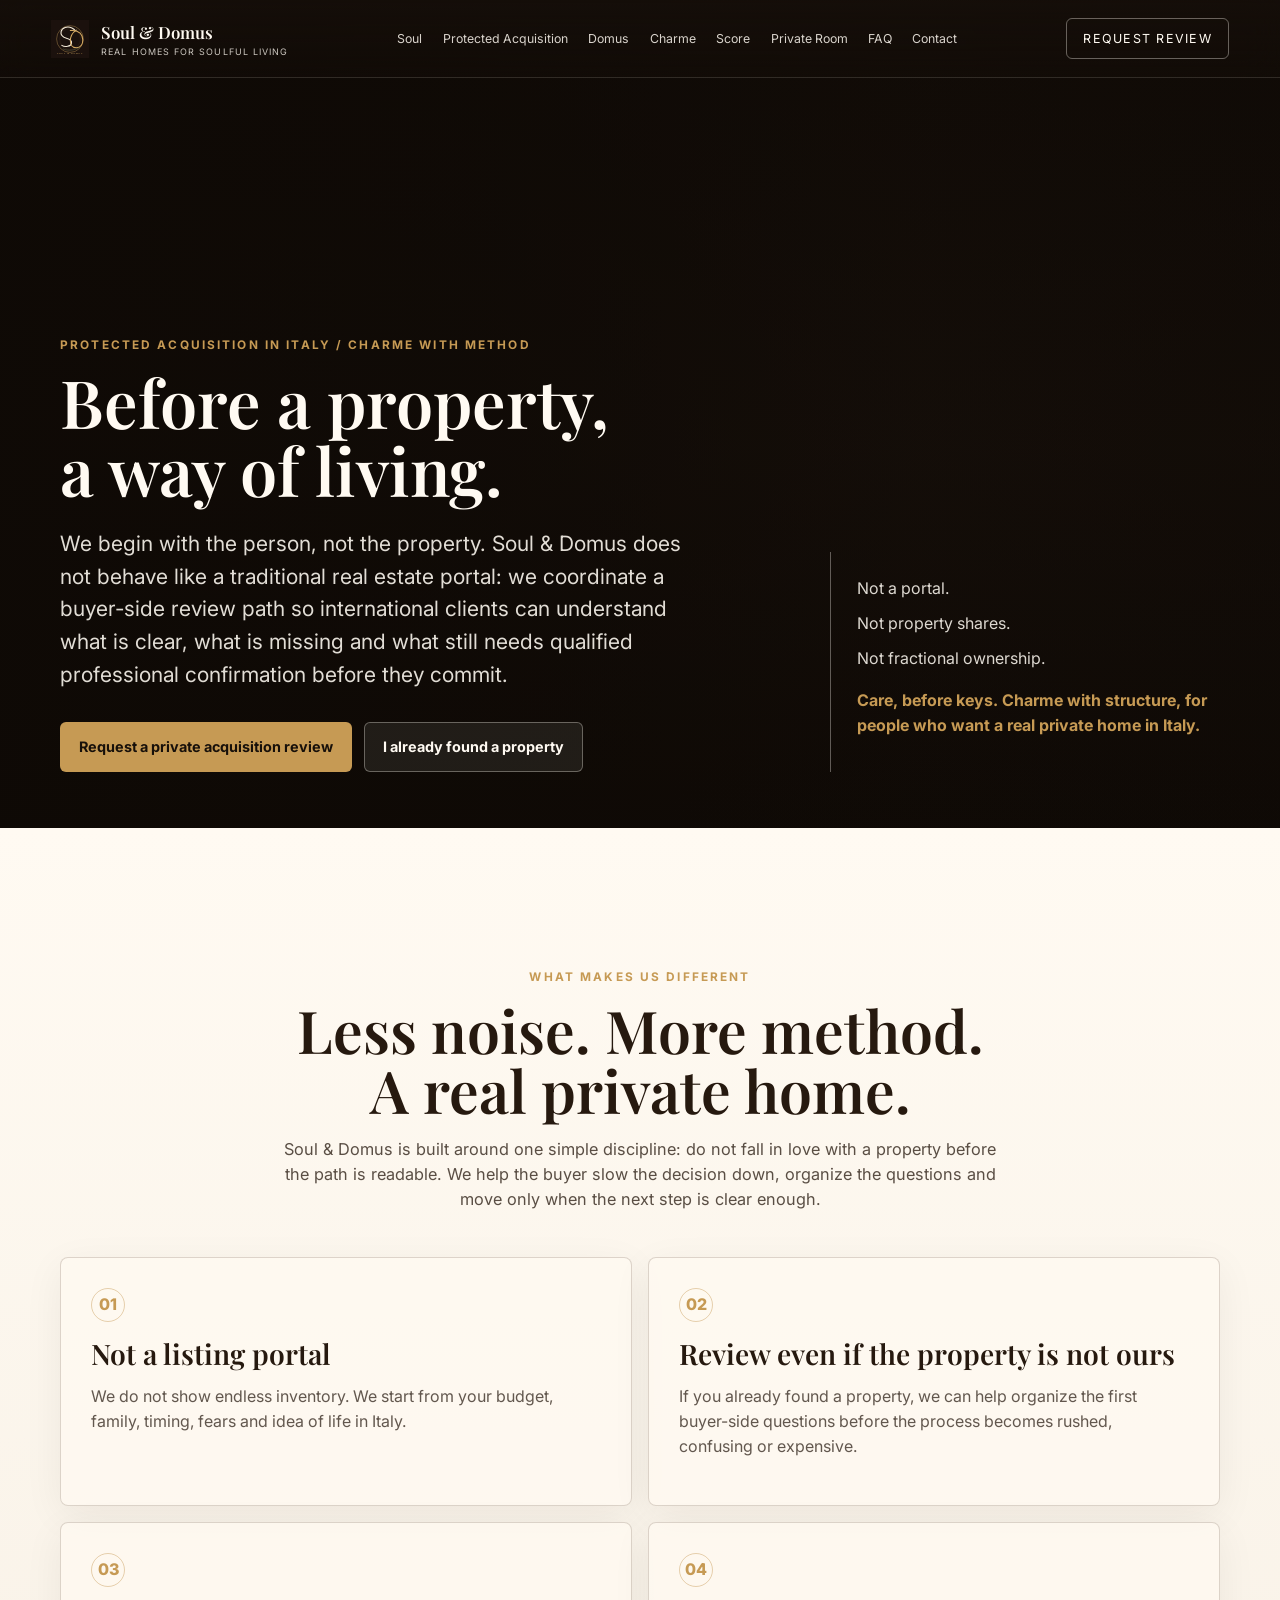
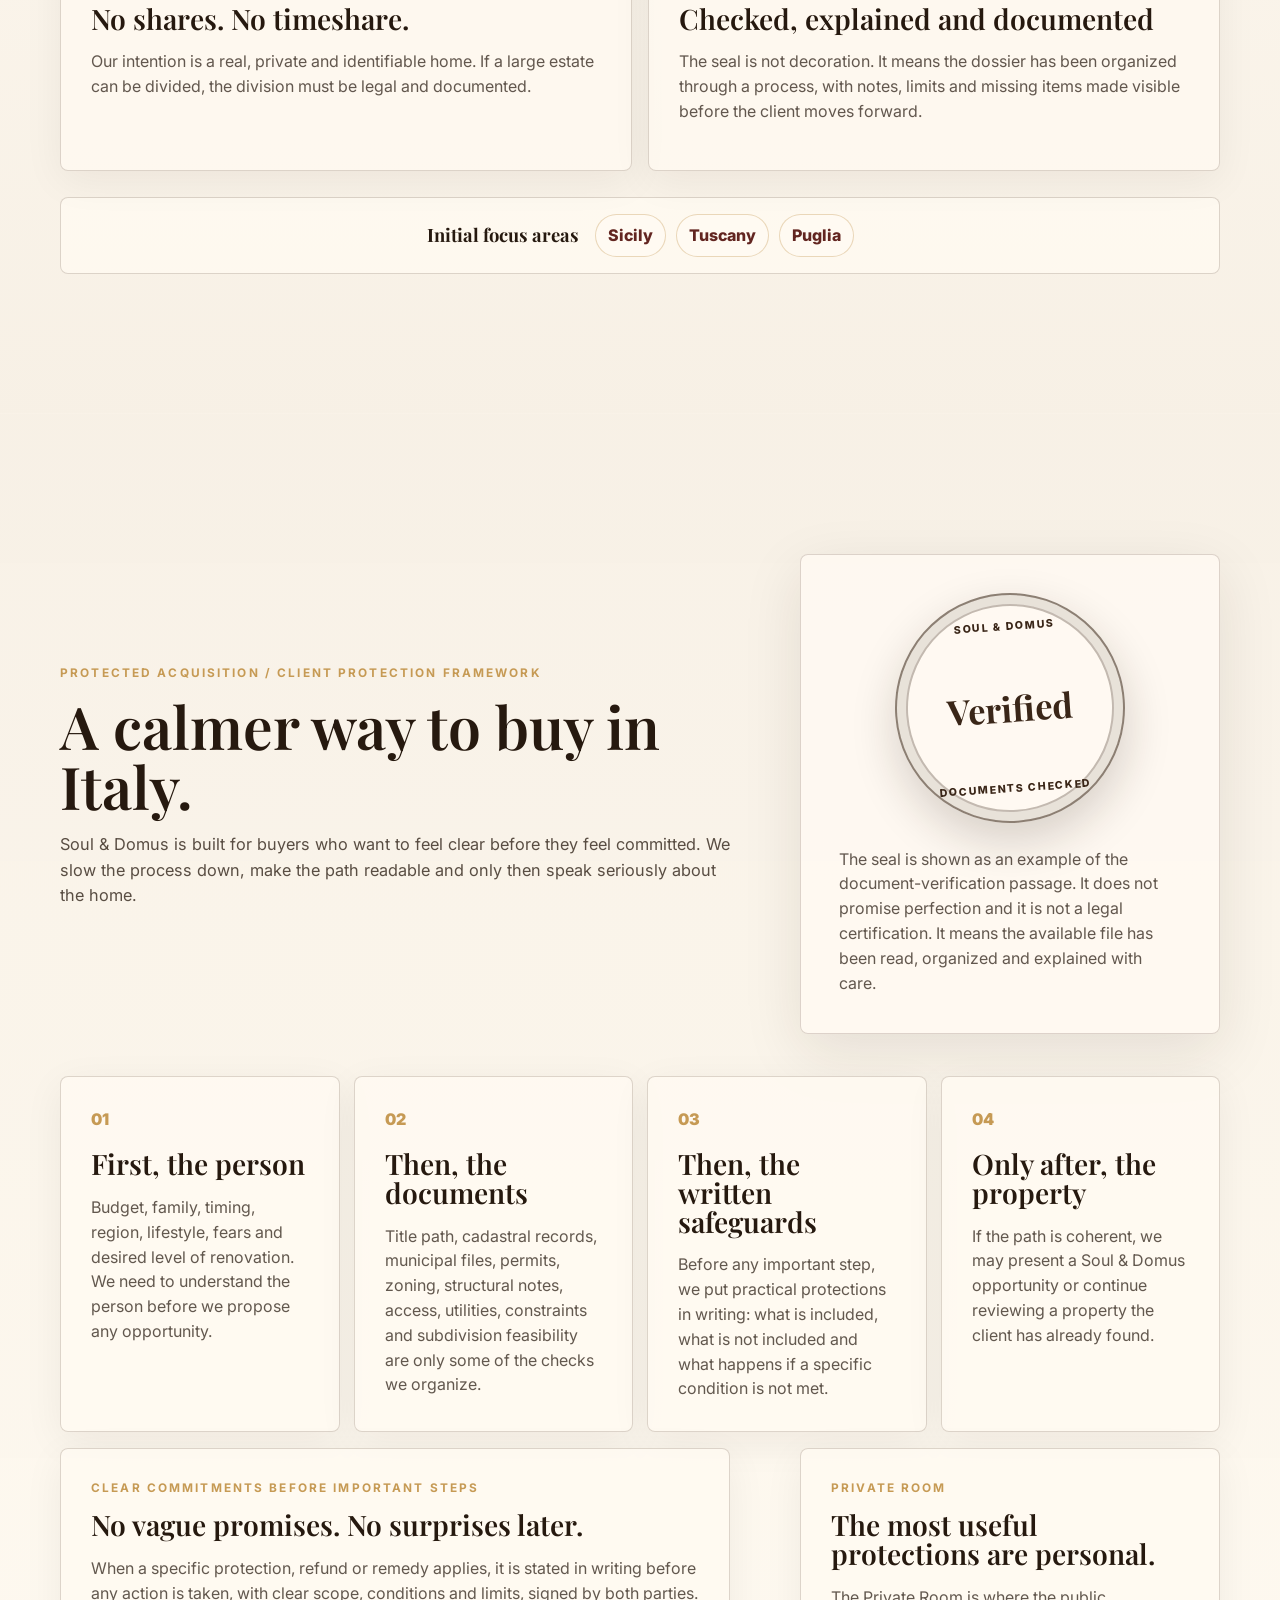
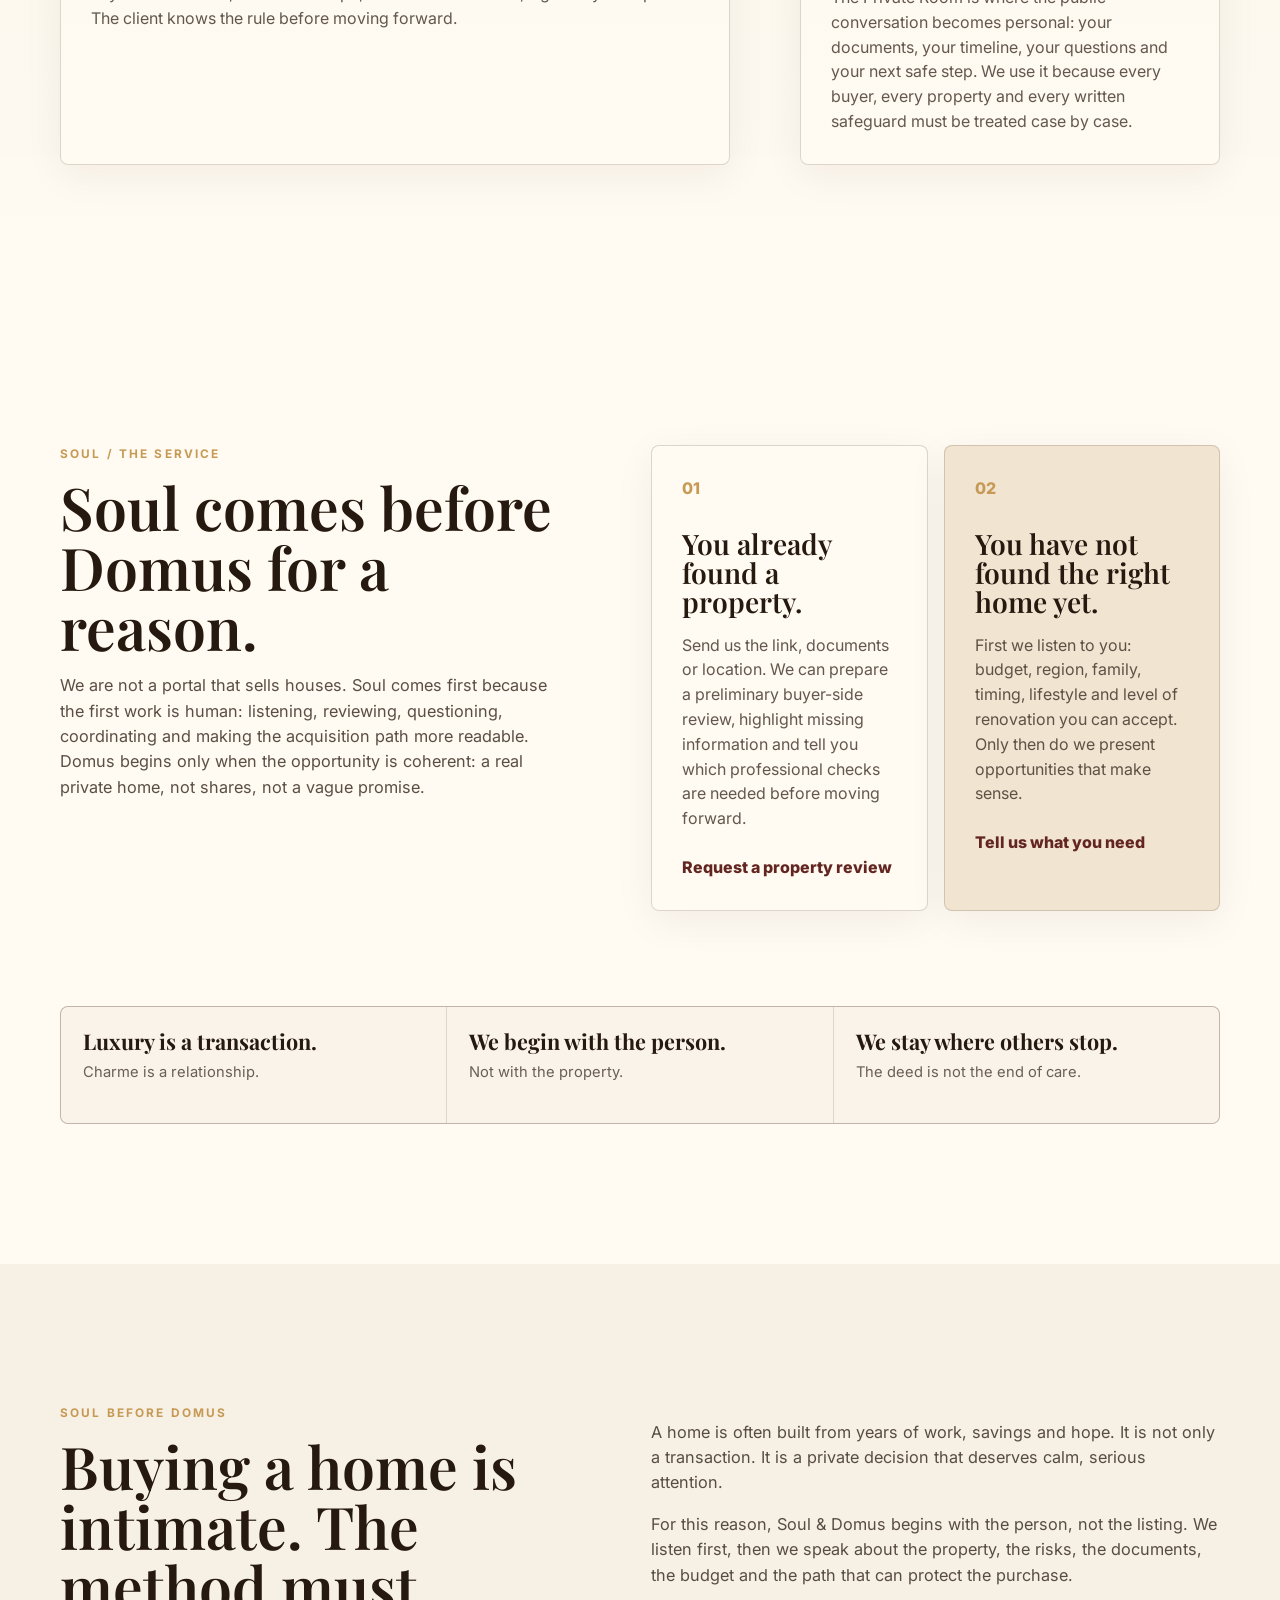
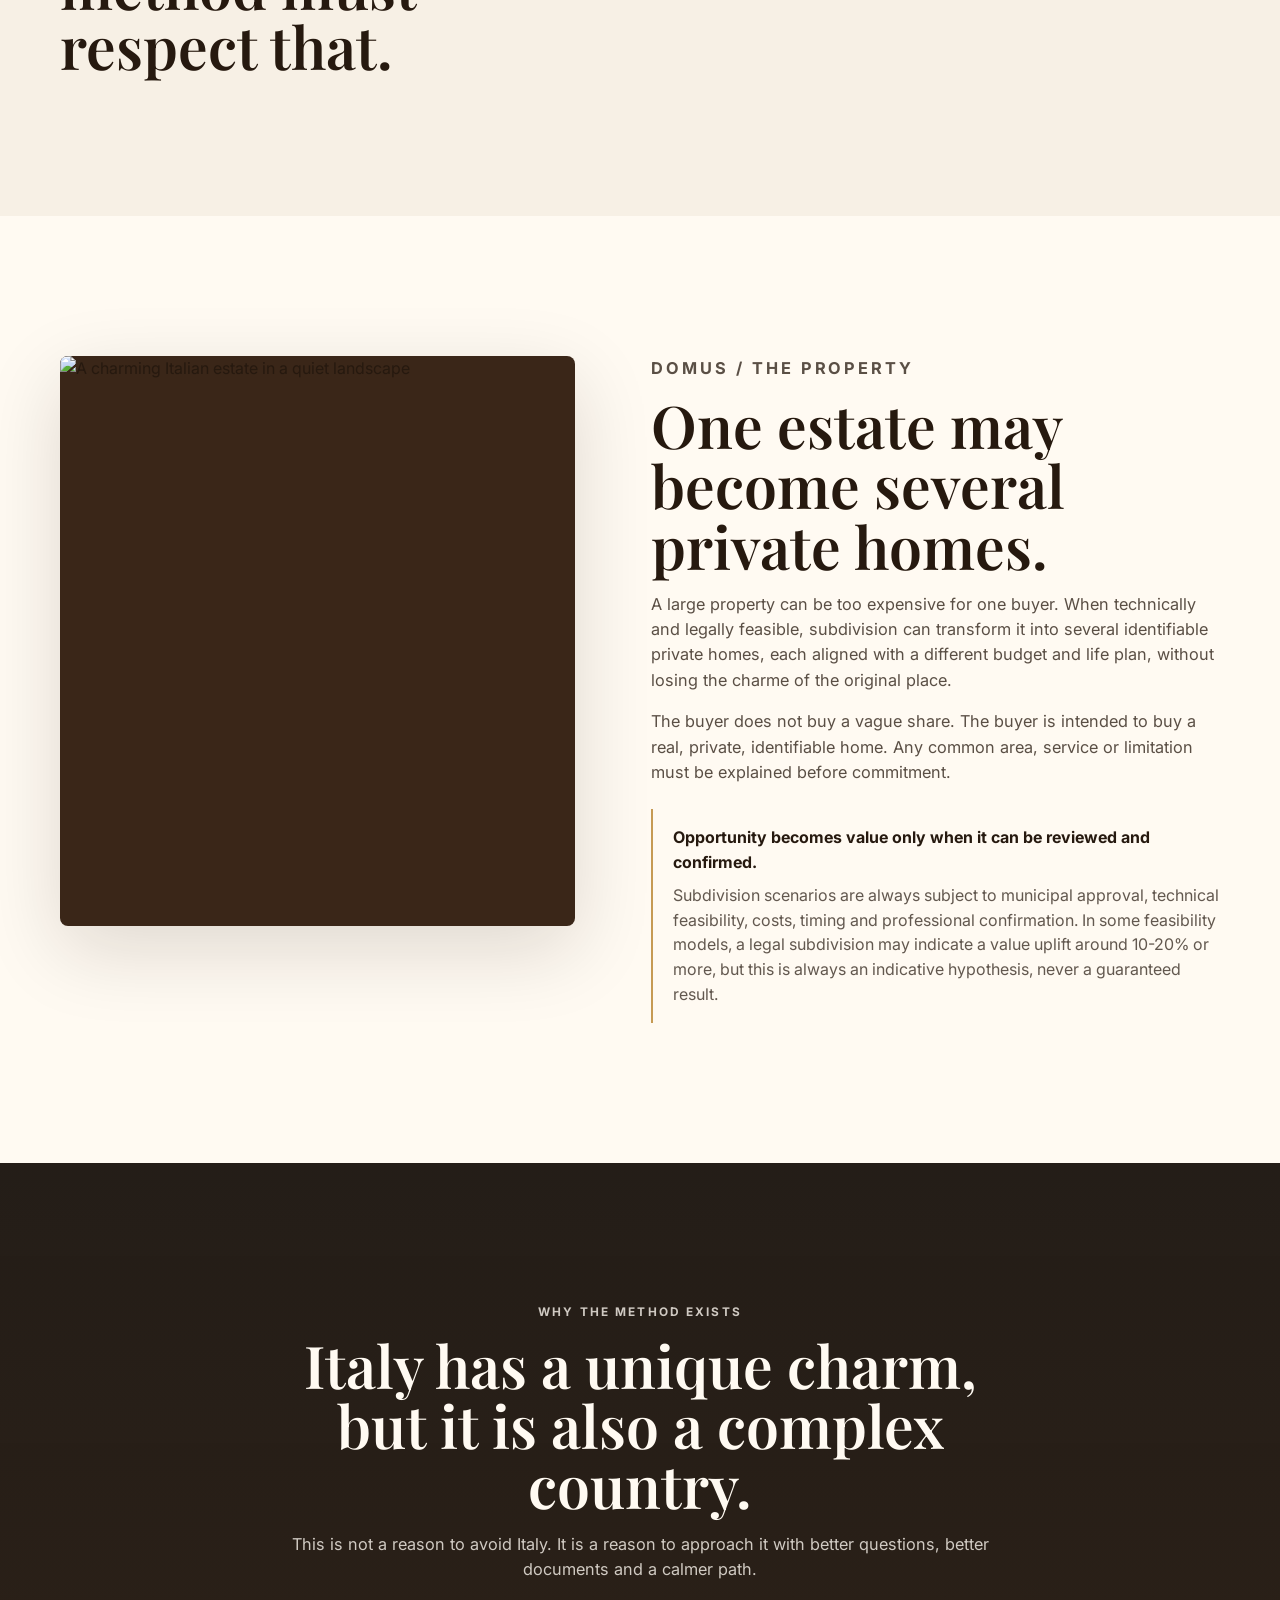
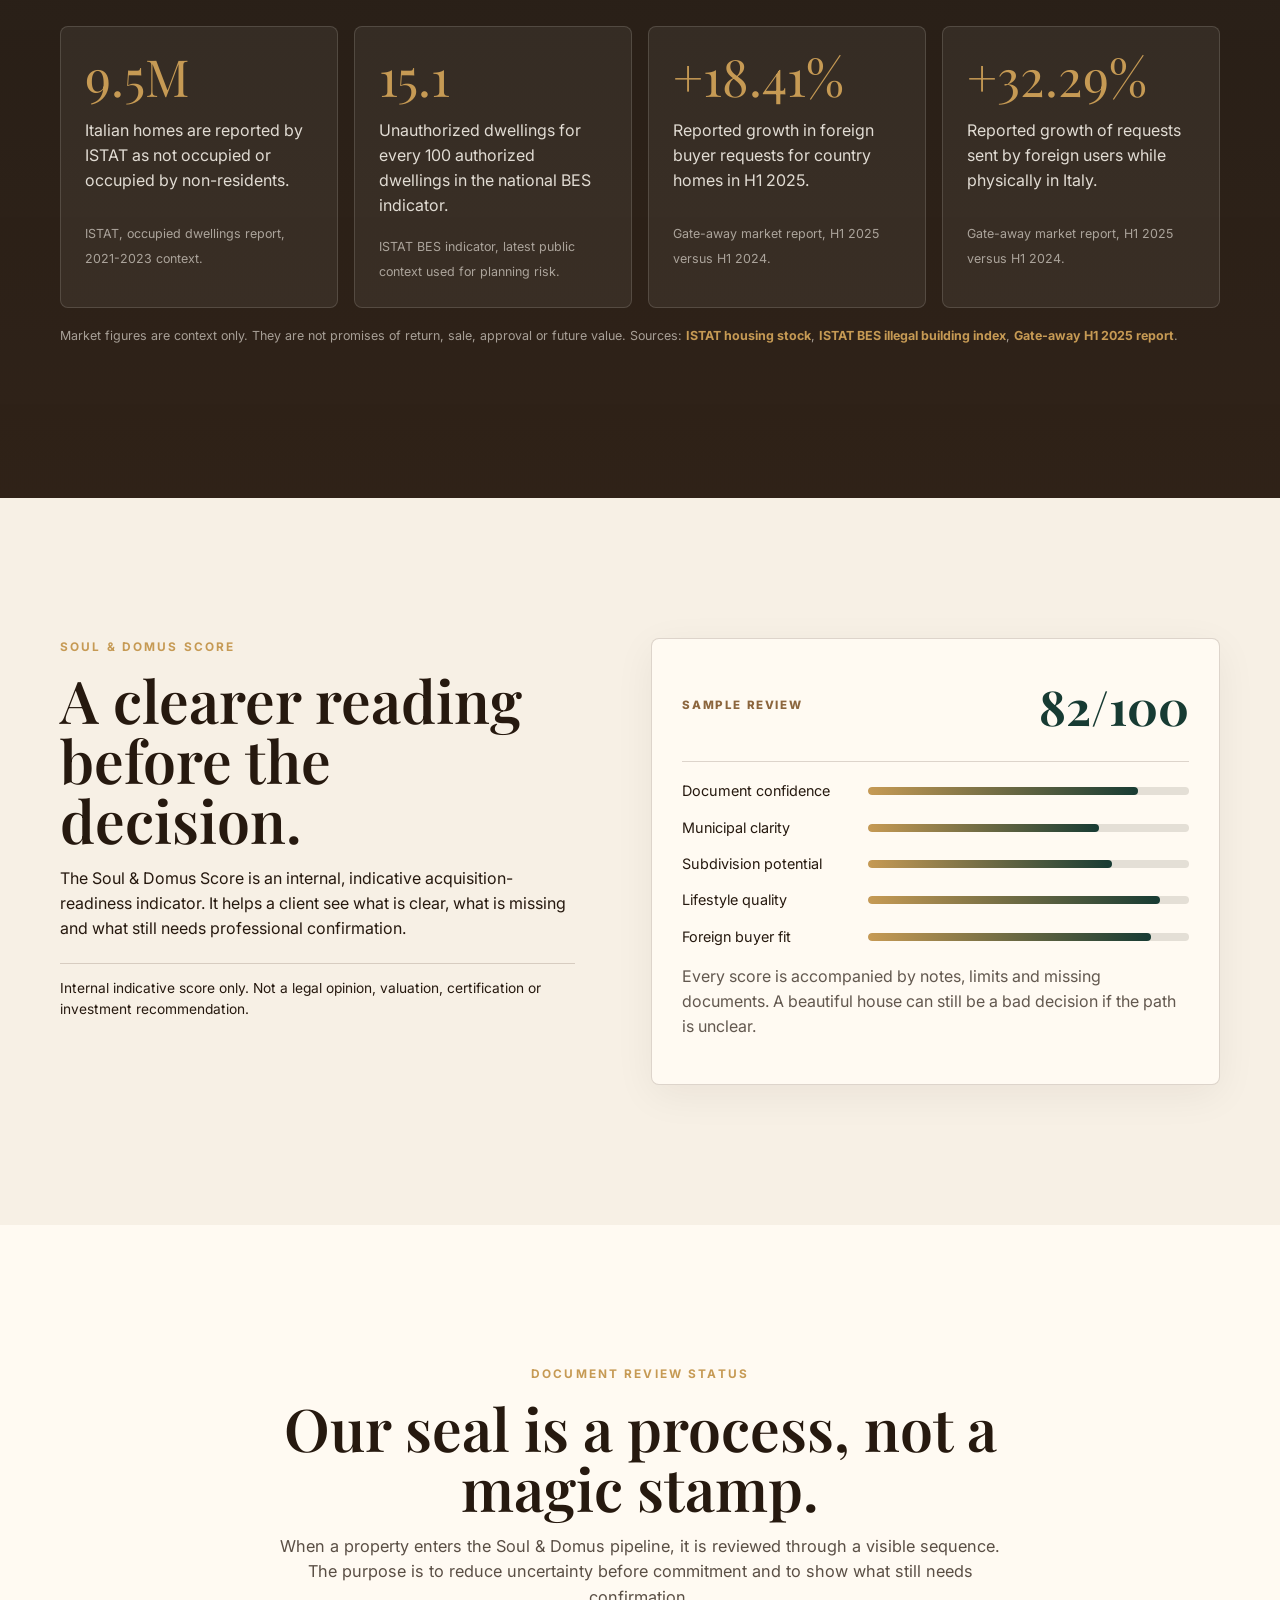
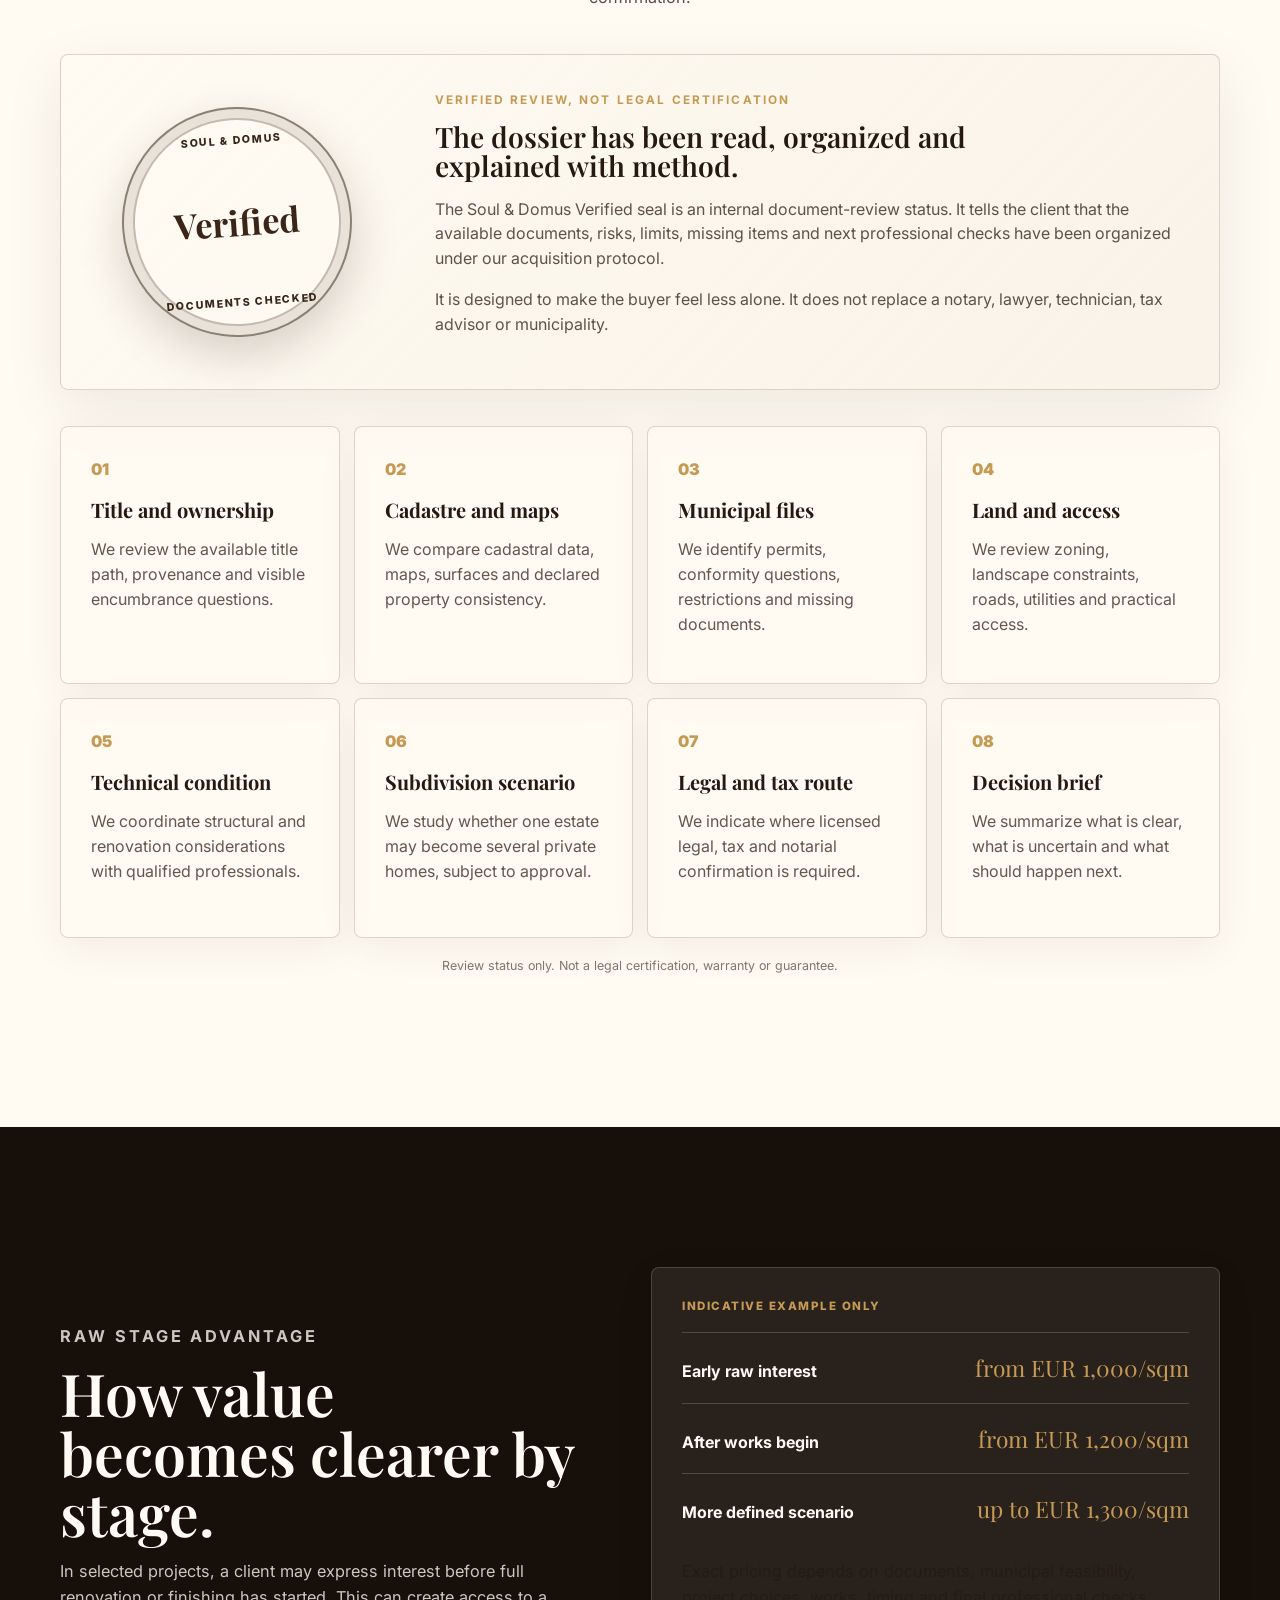
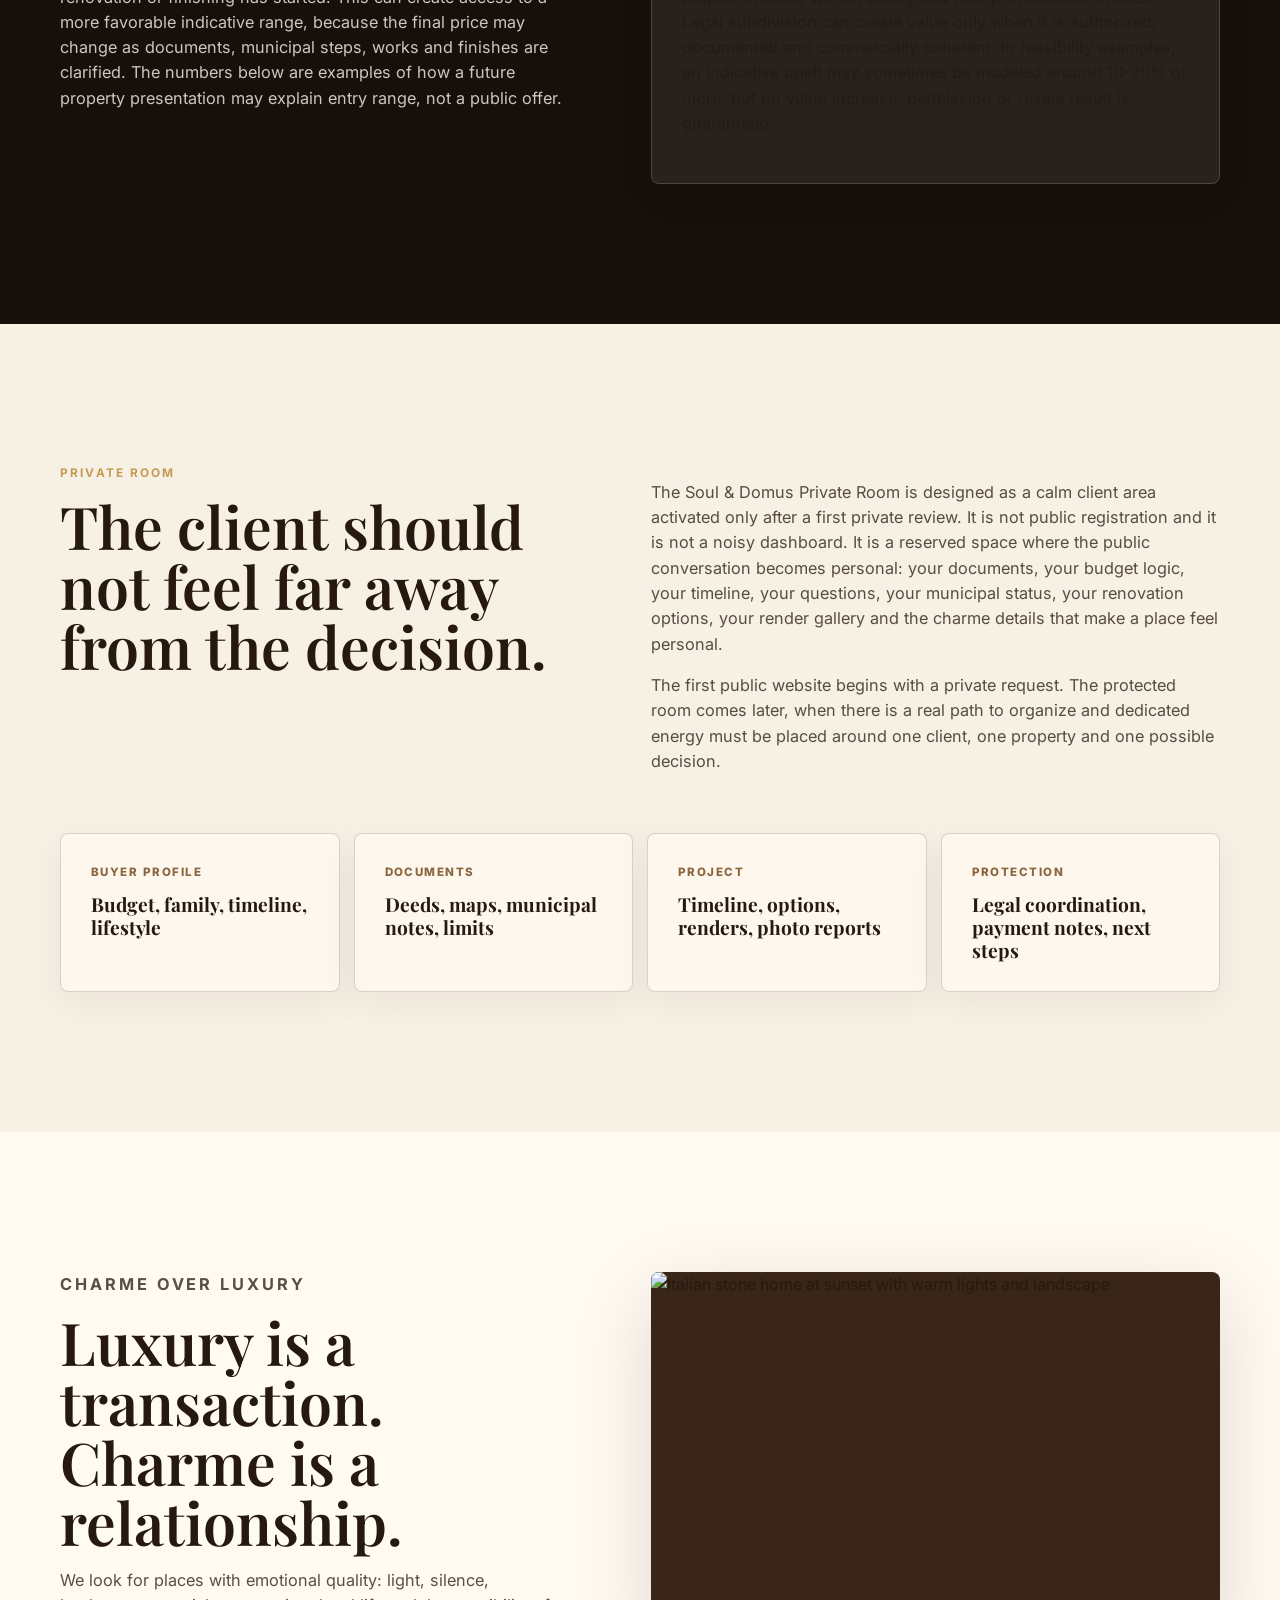
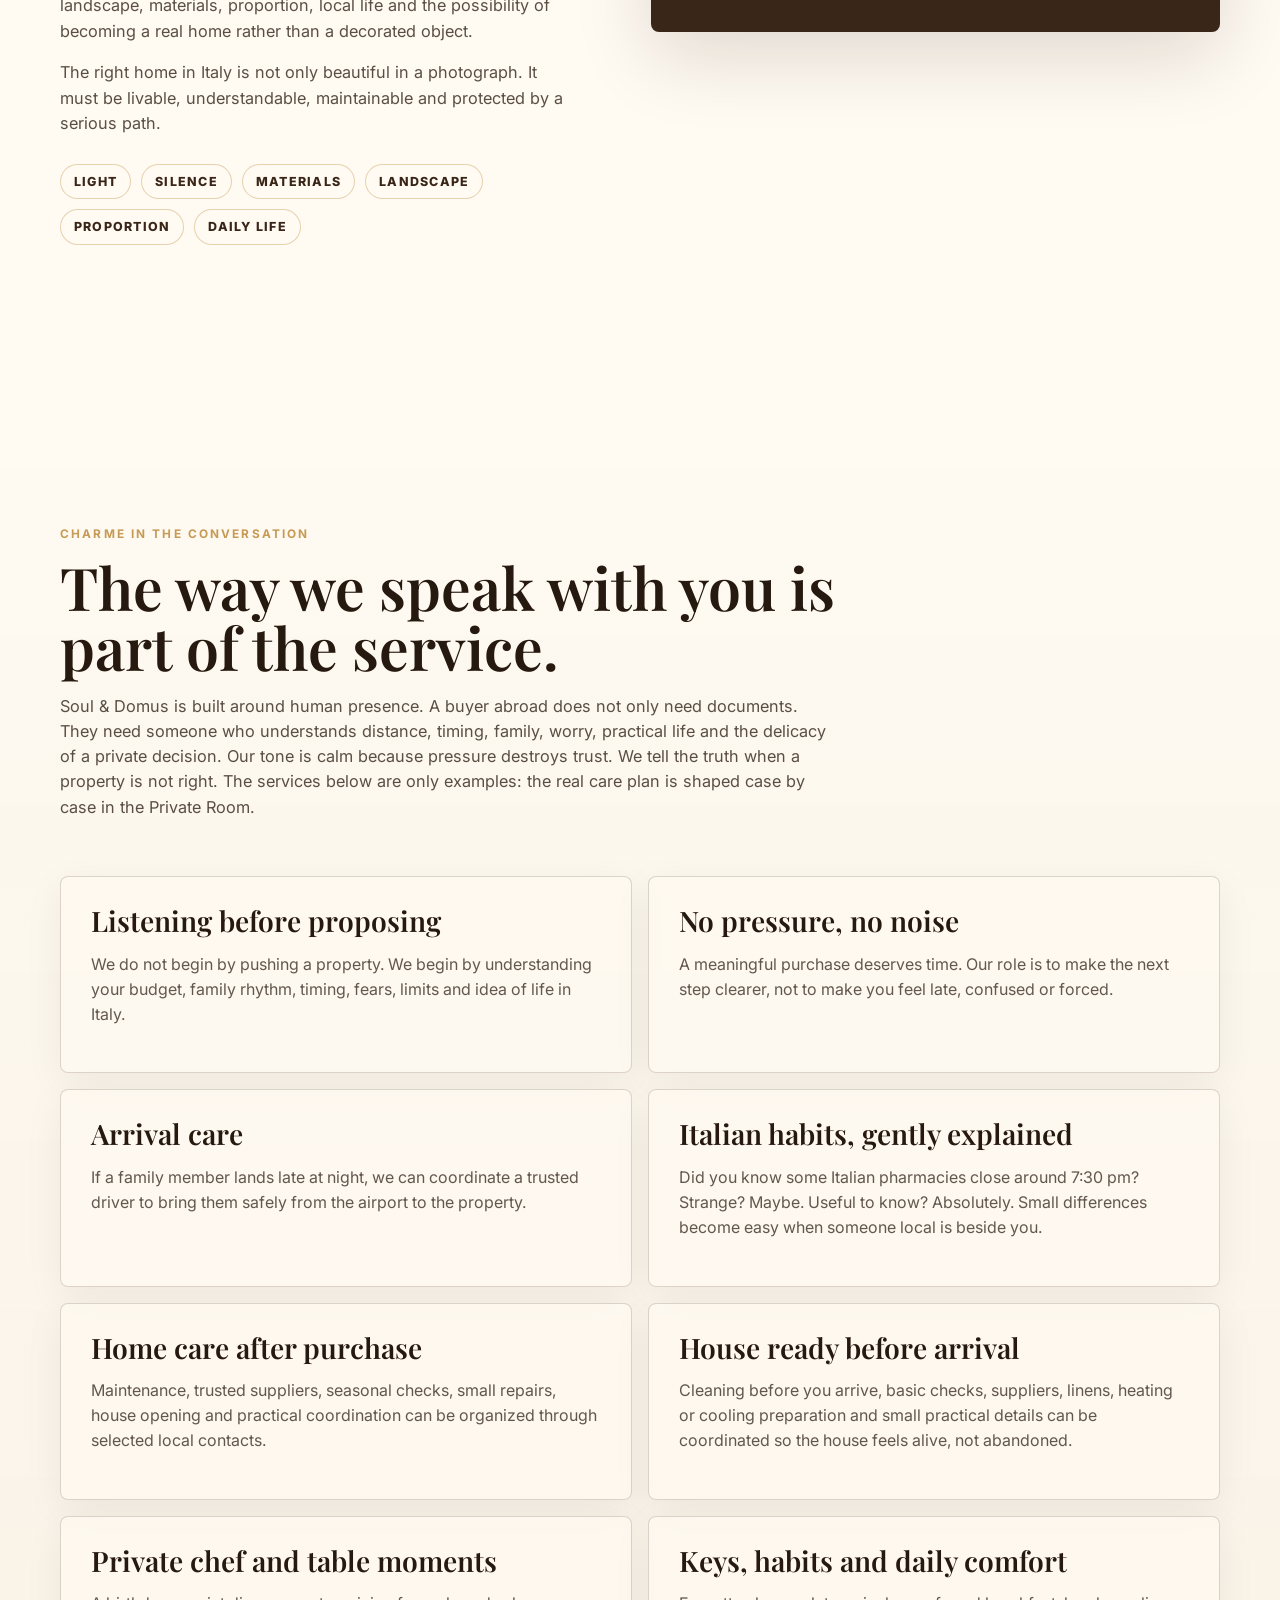
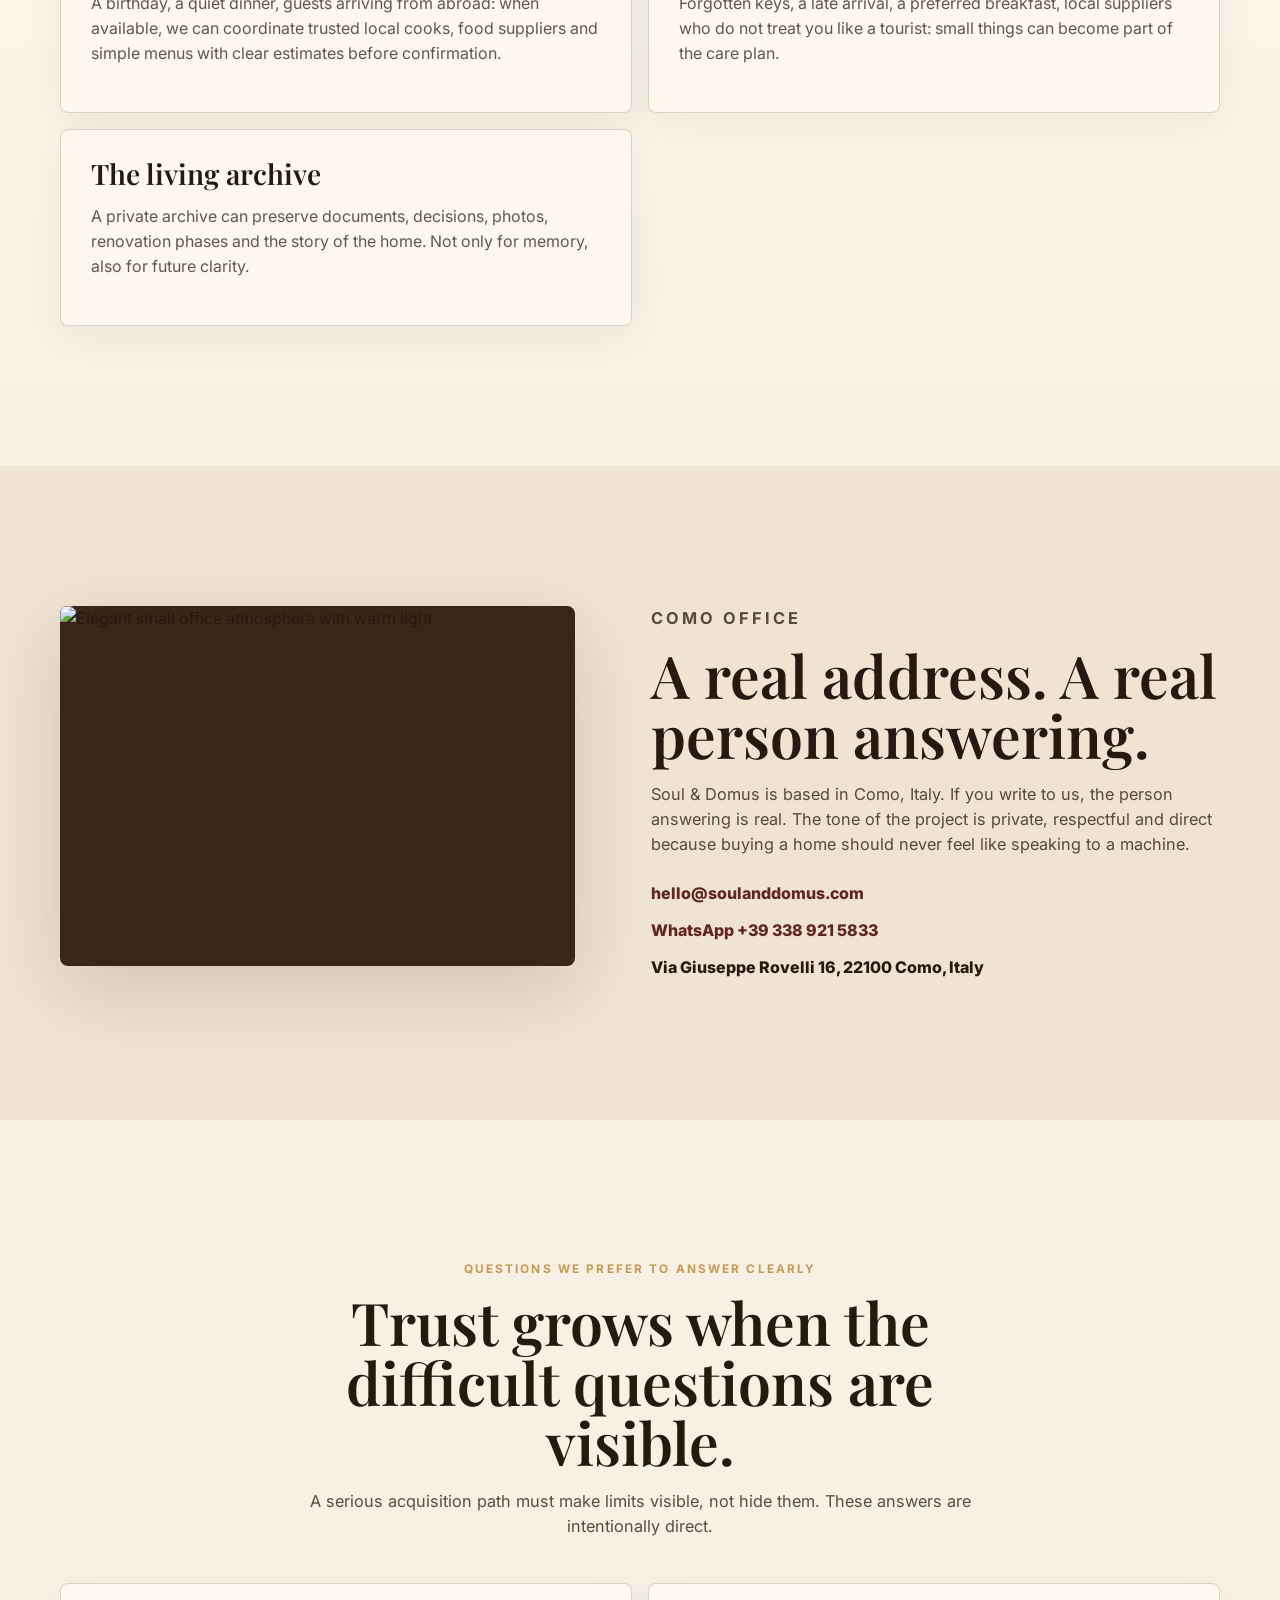
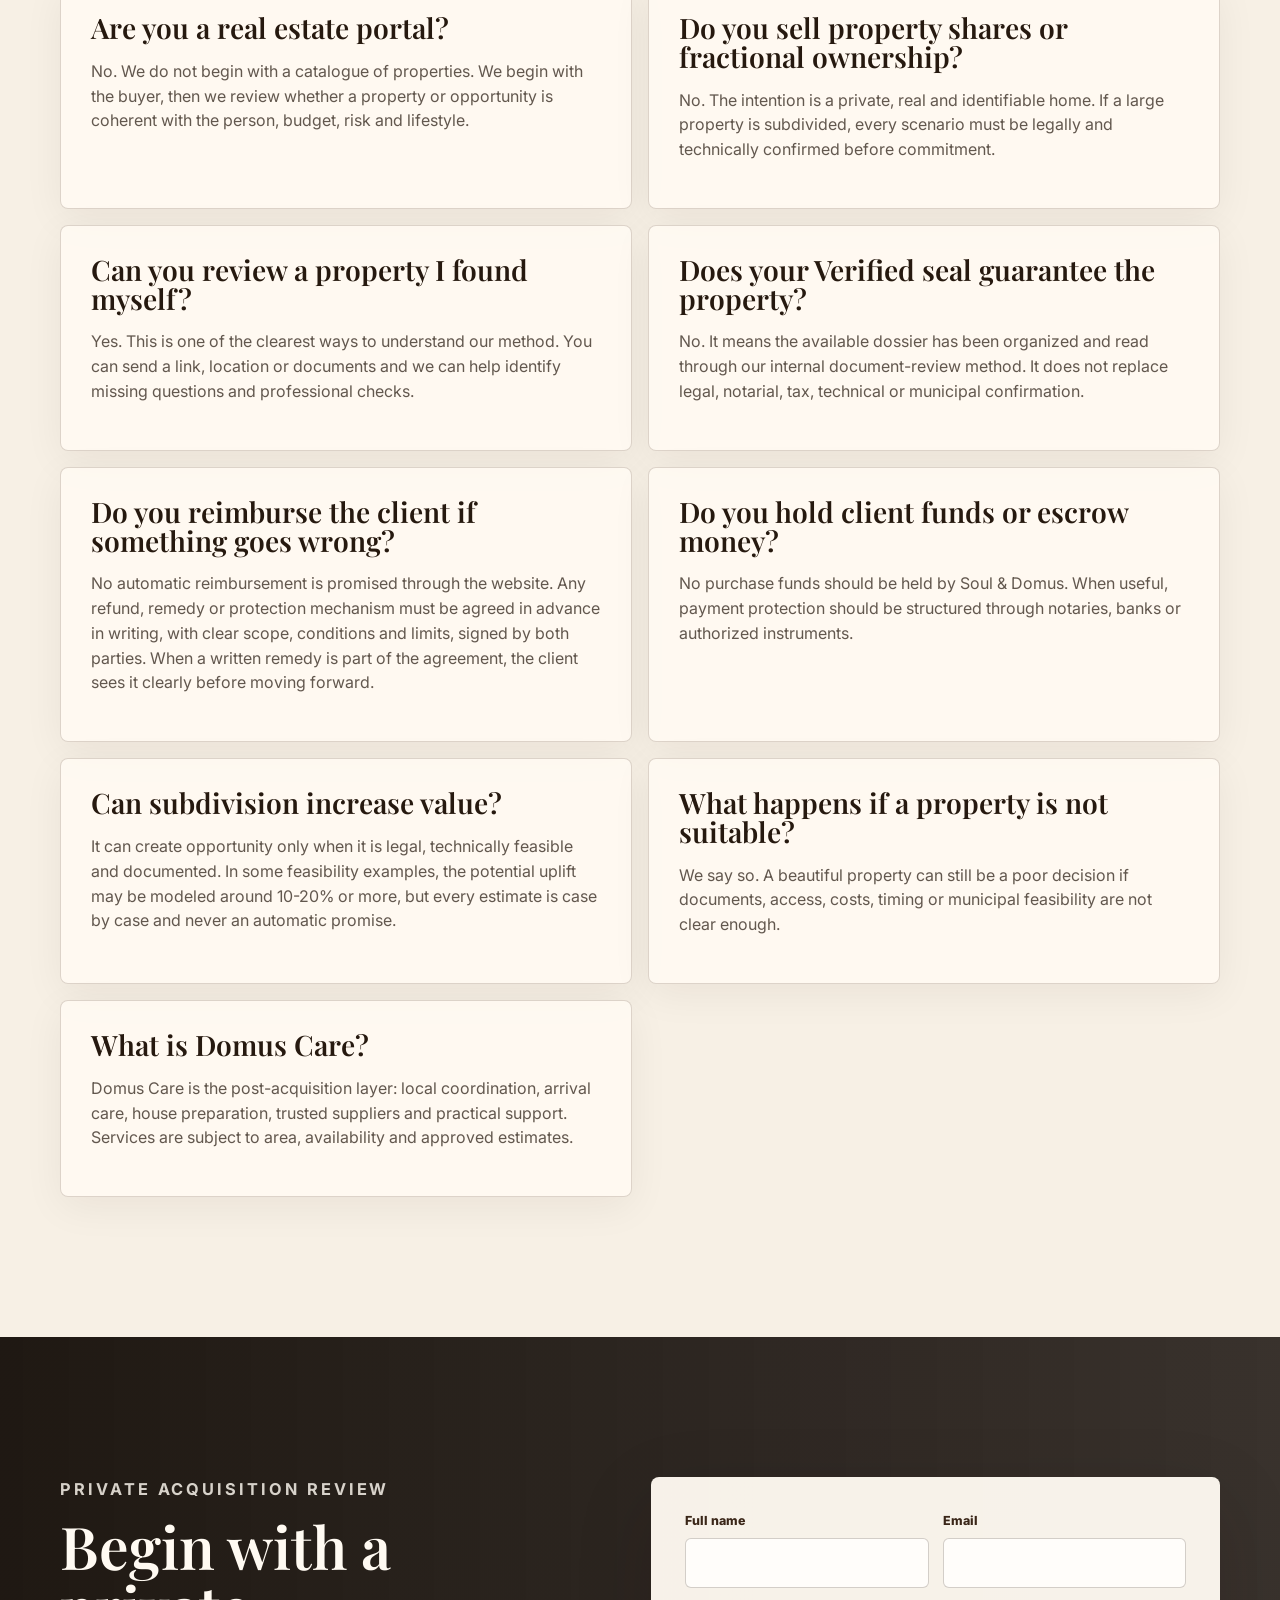
==== commit 08d465e0: "Add files via upload" ====
--- a/index.html
+++ b/index.html
@@ -108,7 +108,15 @@
 
     <header class="site-header" data-glass>
       <a class="brand" href="#top" aria-label="Soul & Domus home">
-        <img src="assets/soul-domus-alt-mark.svg" alt="" />
+        <svg class="brand-mark" viewBox="0 0 320 320" role="img" aria-label="Soul and Domus monogram">
+          <rect width="320" height="320" fill="#1b110d" />
+          <circle cx="160" cy="160" r="113" fill="none" stroke="#d4a961" stroke-width="3" />
+          <circle cx="160" cy="160" r="88" fill="none" stroke="#a8753e" stroke-width="1.2" opacity=".68" />
+          <path d="M91 214c27 17 76 10 82-20 4-22-13-32-43-41-31-9-52-24-45-55 7-34 53-49 91-31 13 6 23 14 30 24" fill="none" stroke="#f4ead8" stroke-width="9" stroke-linecap="round" />
+          <path d="M213 85c-29 19-50 52-50 90 0 34 20 59 50 59 33 0 55-27 55-65 0-47-33-81-83-81h-22" fill="none" stroke="#d4a961" stroke-width="9" stroke-linecap="round" />
+          <path d="M104 245c44 17 98 12 139-18" fill="none" stroke="#667052" stroke-width="4" stroke-linecap="round" />
+          <text x="160" y="286" text-anchor="middle" fill="#d4a961" font-family="Georgia, serif" font-size="20" letter-spacing="6">SOUL &amp; DOMUS</text>
+        </svg>
         <span>
           <strong>Soul &amp; Domus</strong>
           <small>Real Homes for Soulful Living</small>
--- a/styles.css
+++ b/styles.css
@@ -83,9 +83,11 @@
   min-width: 220px;
 }
 
-.brand img {
+.brand img,
+.brand-mark {
   width: 38px;
   height: 38px;
+  flex: 0 0 auto;
 }
 
 .brand strong {
